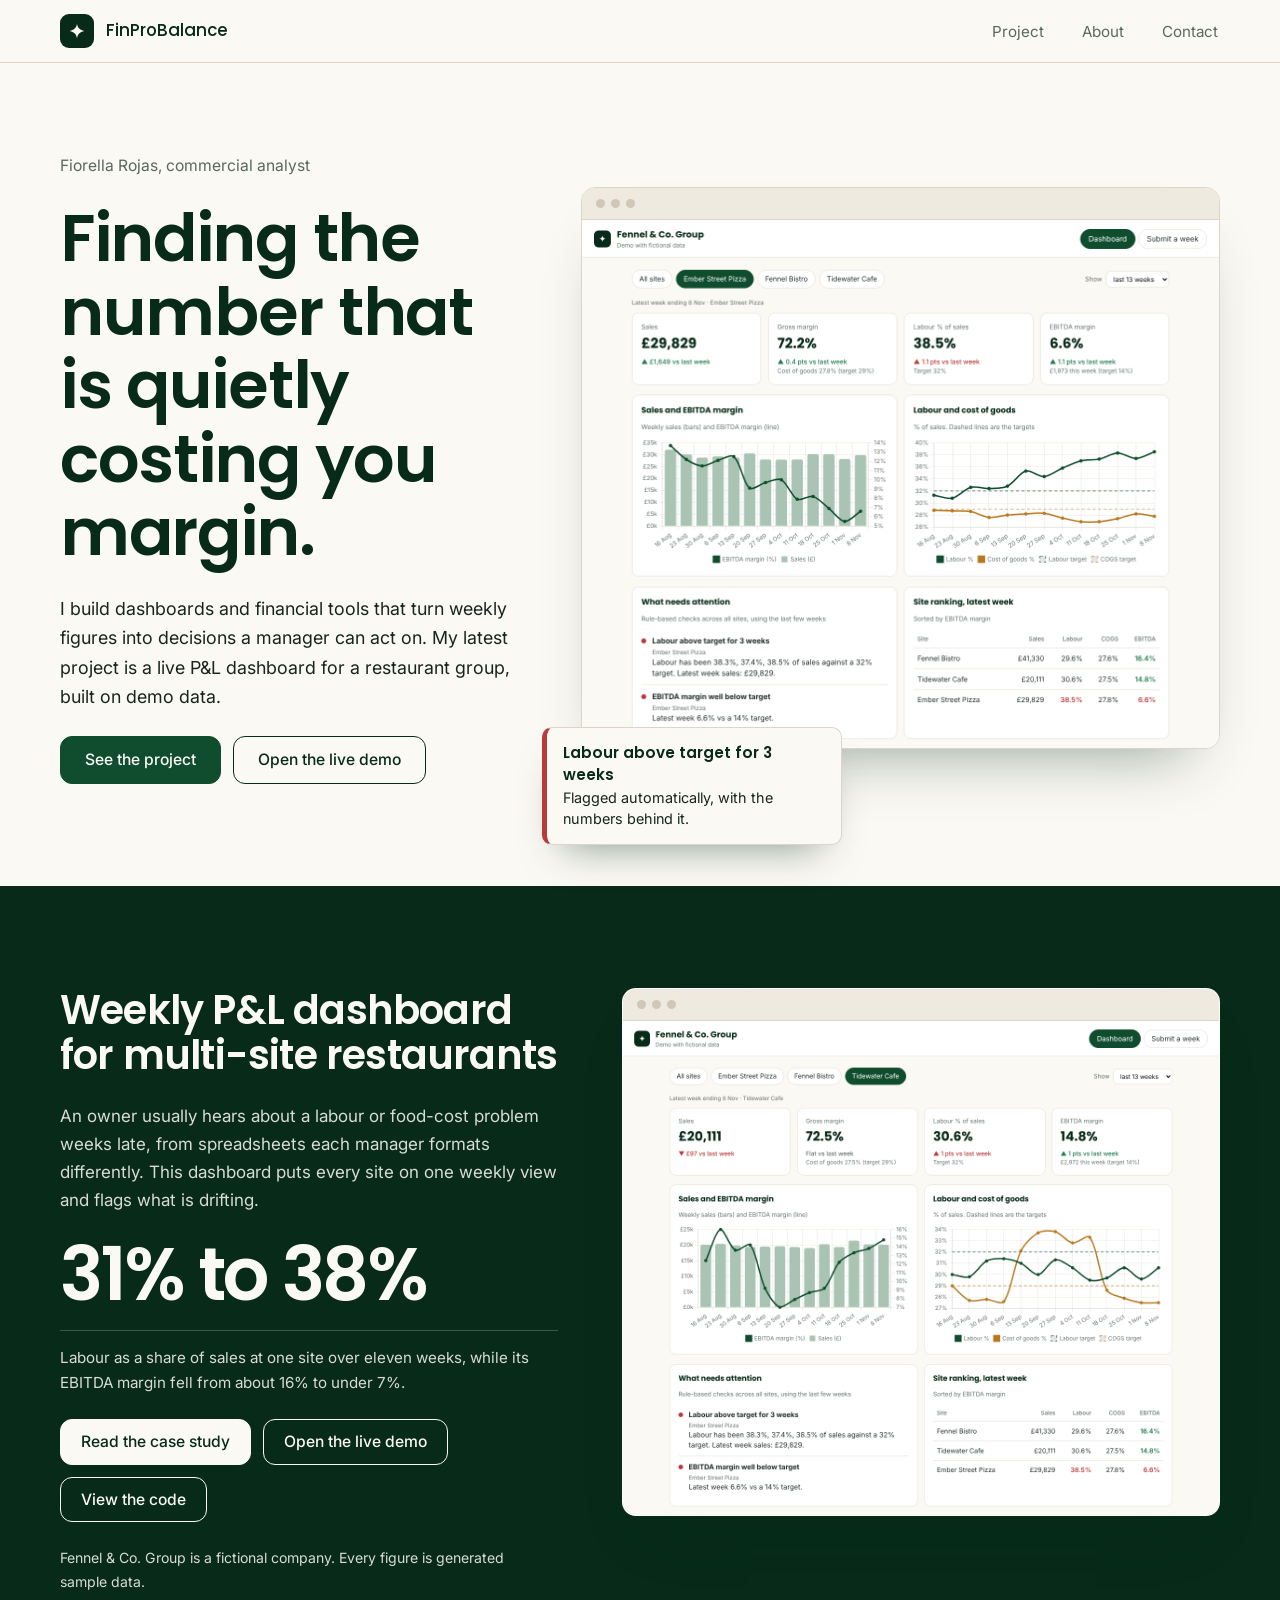
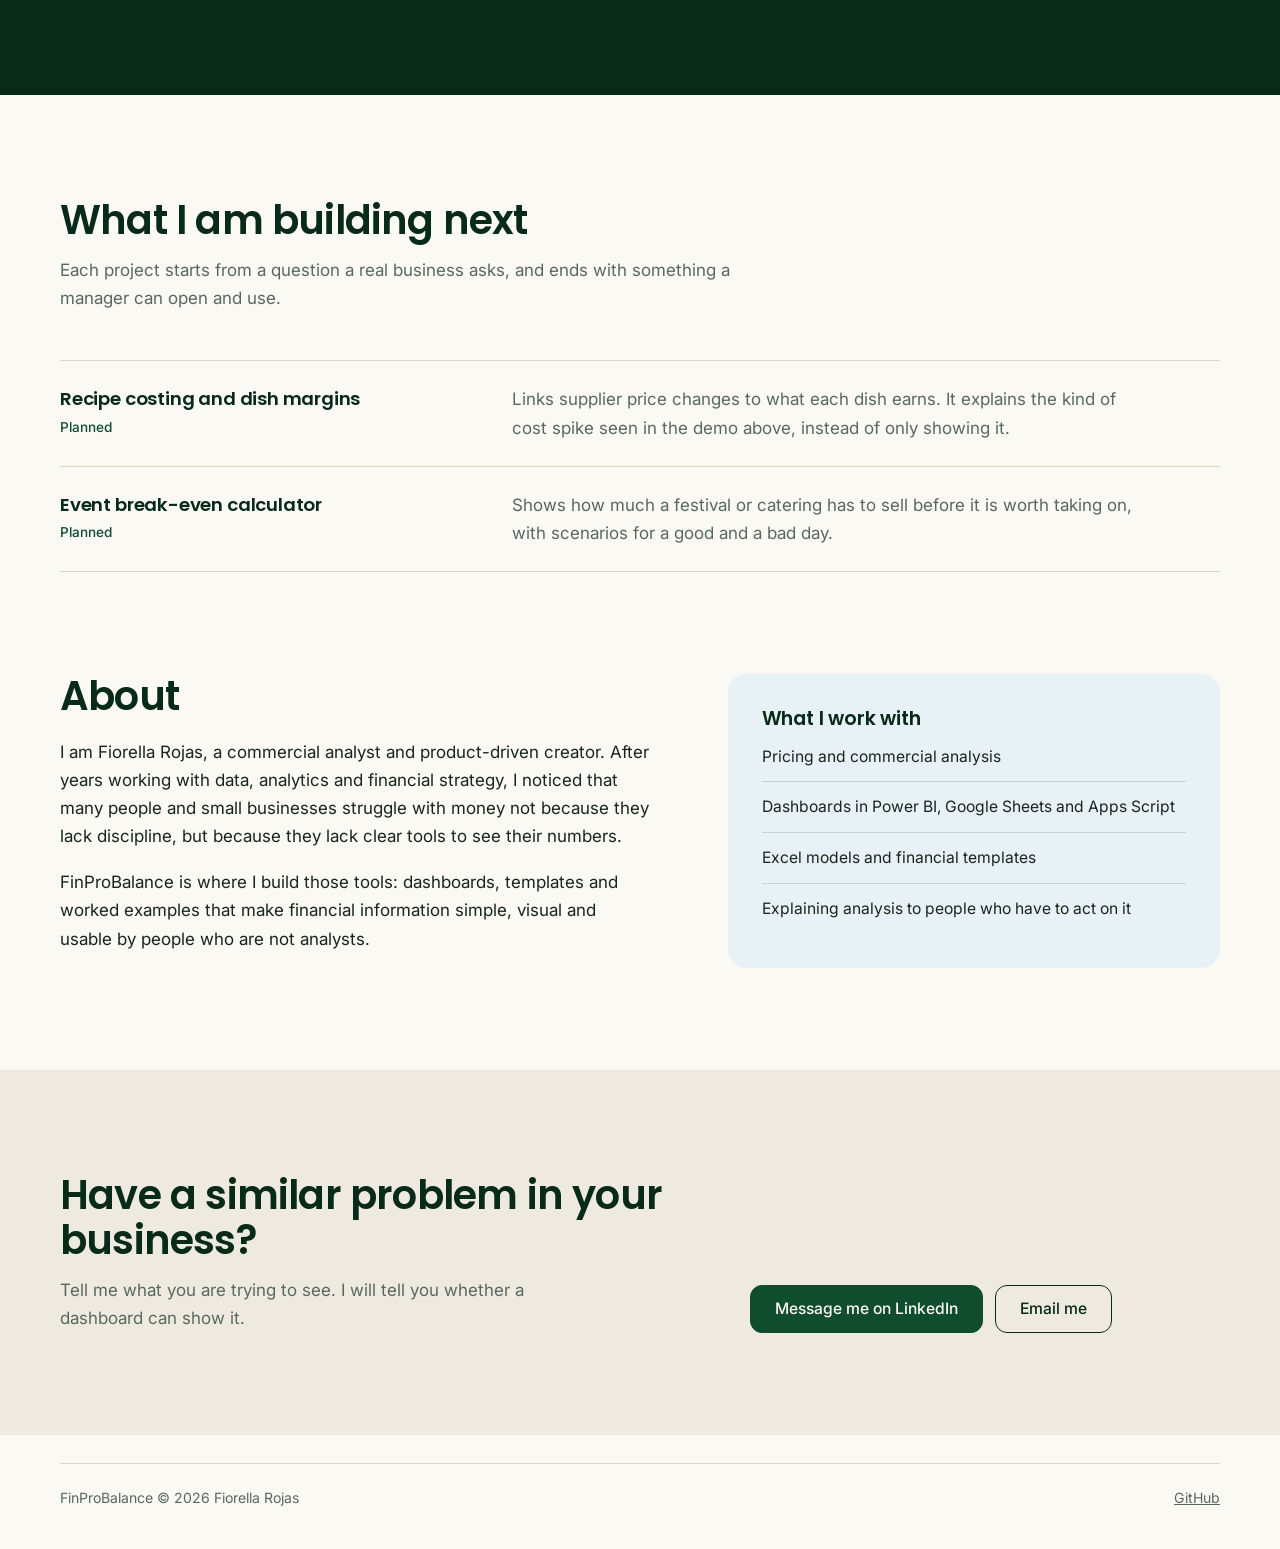
==== index.html @ c5aebb42 "Add files via upload" ====
<!DOCTYPE html>
<html lang="en">
<head>
  <meta charset="utf-8">
  <meta name="viewport" content="width=device-width, initial-scale=1">
  <title>Fiorella Rojas | FinProBalance</title>
  <meta name="description" content="Fiorella Rojas is a commercial analyst who builds dashboards and financial tools that turn weekly figures into decisions. Portfolio with a live demo.">
  <meta property="og:title" content="Fiorella Rojas | FinProBalance">
  <meta property="og:description" content="Dashboards and financial tools that turn weekly figures into decisions. Live demo and open code.">
  <meta property="og:type" content="website">
  <meta property="og:image" content="assets/overview.png">
  <link rel="icon" href="data:image/svg+xml,%3Csvg xmlns='http://www.w3.org/2000/svg' viewBox='0 0 32 32'%3E%3Crect width='32' height='32' rx='8' fill='%23072a19'/%3E%3Cpath d='M16 5c.9 6.2 4.8 10.1 11 11-6.2.9-10.1 4.8-11 11-.9-6.2-4.8-10.1-11-11 6.2-.9 10.1-4.8 11-11z' fill='%23fbf9f4'/%3E%3C/svg%3E">
  <link rel="preconnect" href="https://fonts.googleapis.com">
  <link rel="preconnect" href="https://fonts.gstatic.com" crossorigin>
  <link href="https://fonts.googleapis.com/css2?family=Inter:wght@400;500&family=Poppins:wght@500;600&display=swap" rel="stylesheet">
  <link rel="stylesheet" href="styles.css">
</head>
<body>
  <a class="skip" href="#main">Skip to content</a>

  <header class="nav">
    <div class="wrap nav-inner">
      <a class="brand" href="index.html">
        <span class="brand-mark" aria-hidden="true"><svg viewBox="0 0 32 32"><path d="M16 3c1 7 5 11 13 13-8 2-12 6-13 13-1-7-5-11-13-13 8-2 12-6 13-13z"/></svg></span>
        FinProBalance
      </a>
      <nav aria-label="Main">
        <ul>
          <li><a href="#project">Project</a></li>
          <li><a href="#about">About</a></li>
          <li><a href="#contact">Contact</a></li>
        </ul>
      </nav>
    </div>
  </header>

  <main id="main">
    <!-- HERO -->
    <section class="hero">
      <div class="wrap hero-grid">
        <div class="hero-text">
          <p class="who">Fiorella Rojas, commercial analyst</p>
          <h1>Finding the number that is quietly costing you margin.</h1>
          <p class="lede">I build dashboards and financial tools that turn weekly figures into decisions a manager can act on. My latest project is a live P&amp;L dashboard for a restaurant group, built on demo data.</p>
          <div class="actions">
            <a class="btn" href="#project">See the project</a>
            <a class="btn ghost" href="https://script.google.com/macros/s/AKfycbyMzc75dI4BYynJJ15PxKmyhxITidL7y9AXTfSFqJVM9LGJr3X8PoR0-Zb_wiZFMH_8AQ/exec" target="_blank" rel="noopener">Open the live demo</a>
          </div>
        </div>

        <figure class="hero-shot">
          <div class="frame">
            <div class="frame-bar" aria-hidden="true"><i></i><i></i><i></i></div>
            <img src="assets/ember-street.png" width="1280" height="1060" alt="Dashboard view for one restaurant site, with labour cost above target and falling EBITDA margin.">
          </div>
          <figcaption class="flag">
            <b>Labour above target for 3 weeks</b>
            Flagged automatically, with the numbers behind it.
          </figcaption>
        </figure>
      </div>
    </section>

    <!-- FEATURED PROJECT -->
    <section class="band on-dark" id="project" aria-labelledby="project-title">
      <div class="wrap band-grid">
        <div class="band-text">
          <h2 id="project-title">Weekly P&amp;L dashboard for multi-site restaurants</h2>
          <p>An owner usually hears about a labour or food-cost problem weeks late, from spreadsheets each manager formats differently. This dashboard puts every site on one weekly view and flags what is drifting.</p>
          <div>
            <div class="stat" aria-label="31% to 38%">31% to 38%</div>
            <p class="stat-note">Labour as a share of sales at one site over eleven weeks, while its EBITDA margin fell from about 16% to under 7%.</p>
          </div>
          <div class="actions">
            <a class="btn" href="project-pnl-dashboard.html">Read the case study</a>
            <a class="btn ghost" href="https://script.google.com/macros/s/AKfycbyMzc75dI4BYynJJ15PxKmyhxITidL7y9AXTfSFqJVM9LGJr3X8PoR0-Zb_wiZFMH_8AQ/exec" target="_blank" rel="noopener">Open the live demo</a>
            <a class="btn ghost" href="https://github.com/FiorellaEmperatriz/restaurant-pnl-dashboard" target="_blank" rel="noopener">View the code</a>
          </div>
          <p class="fine">Fennel &amp; Co. Group is a fictional company. Every figure is generated sample data.</p>
        </div>

        <div class="band-shots">
          <div class="frame">
            <div class="frame-bar" aria-hidden="true"><i></i><i></i><i></i></div>
            <img src="assets/tidewater.png" width="1280" height="1060" loading="lazy" alt="Dashboard view of a café site showing a five-week spike in cost of goods that cut its margin roughly in half.">
          </div>
        </div>
      </div>
    </section>

    <!-- NEXT -->
    <section class="section" aria-labelledby="next-title">
      <div class="wrap">
        <div class="section-head">
          <h2 id="next-title">What I am building next</h2>
          <p>Each project starts from a question a real business asks, and ends with something a manager can open and use.</p>
        </div>
        <ul class="rows">
          <li>
            <div><h3>Recipe costing and dish margins</h3><span class="tag">Planned</span></div>
            <p>Links supplier price changes to what each dish earns. It explains the kind of cost spike seen in the demo above, instead of only showing it.</p>
          </li>
          <li>
            <div><h3>Event break-even calculator</h3><span class="tag">Planned</span></div>
            <p>Shows how much a festival or catering has to sell before it is worth taking on, with scenarios for a good and a bad day.</p>
          </li>
        </ul>
      </div>
    </section>

    <!-- ABOUT -->
    <section class="section" id="about" aria-labelledby="about-title" style="padding-top:0">
      <div class="wrap about-grid">
        <div class="prose">
          <h2 id="about-title">About</h2>
          <p>I am Fiorella Rojas, a commercial analyst and product-driven creator. After years working with data, analytics and financial strategy, I noticed that many people and small businesses struggle with money not because they lack discipline, but because they lack clear tools to see their numbers.</p>
          <p>FinProBalance is where I build those tools: dashboards, templates and worked examples that make financial information simple, visual and usable by people who are not analysts.</p>
        </div>
        <aside class="about-aside" aria-labelledby="skills-title">
          <h3 id="skills-title">What I work with</h3>
          <ul>
            <li>Pricing and commercial analysis</li>
            <li>Dashboards in Power BI, Google Sheets and Apps Script</li>
            <li>Excel models and financial templates</li>
            <li>Explaining analysis to people who have to act on it</li>
          </ul>
        </aside>
      </div>
    </section>

    <!-- CONTACT -->
    <section class="section contact" id="contact" aria-labelledby="contact-title">
      <div class="wrap contact-inner">
        <div>
          <h2 id="contact-title">Have a similar problem in your business?</h2>
          <p>Tell me what you are trying to see. I will tell you whether a dashboard can show it.</p>
        </div>
        <div class="actions">
          <!-- TODO: replace both links below with your own before publishing -->
          <a class="btn" href="https://www.linkedin.com/in/YOUR-LINKEDIN-NAME" target="_blank" rel="noopener">Message me on LinkedIn</a>
          <a class="btn ghost" href="mailto:YOUR-EMAIL@example.com">Email me</a>
        </div>
      </div>
    </section>
  </main>

  <footer class="foot">
    <div class="wrap foot-inner">
      <span>FinProBalance &copy; 2026 Fiorella Rojas</span>
      <a href="https://github.com/FiorellaEmperatriz" target="_blank" rel="noopener">GitHub</a>
    </div>
  </footer>
</body>
</html>
---- styles.css ----
/* FinProBalance portfolio. Palette and type follow the brand: forest green, cream, Poppins + Inter. */

:root {
  --forest: #0f4d2e;
  --forest-deep: #072a19;
  --cream: #fbf9f4;
  --sand: #efeae0;
  --mist: #e8f1f6;
  --ink: #17251e;
  --muted: #586861;
  --rule: #ddd6c8;
  --rule-on-dark: rgba(251, 249, 244, 0.22);
  --flag: #b83b3b;
  --measure: 62ch;
  --gutter: clamp(20px, 5vw, 56px);
}

* { box-sizing: border-box; }
html { scroll-behavior: smooth; }

body {
  margin: 0;
  background: var(--cream);
  color: var(--ink);
  font-family: 'Inter', system-ui, -apple-system, 'Segoe UI', sans-serif;
  font-size: 17px;
  line-height: 1.65;
  -webkit-font-smoothing: antialiased;
}

img { max-width: 100%; height: auto; display: block; }
a { color: inherit; }

h1, h2, h3 {
  font-family: 'Poppins', 'Inter', sans-serif;
  font-weight: 600;
  color: var(--forest-deep);
  line-height: 1.12;
  letter-spacing: -0.02em;
  margin: 0;
}
h1 { font-size: clamp(2.4rem, 5.4vw, 4.1rem); }
h2 { font-size: clamp(1.7rem, 3.2vw, 2.5rem); }
h3 { font-size: 1.2rem; letter-spacing: -0.01em; }
p { margin: 0; }

:focus-visible { outline: 3px solid var(--forest); outline-offset: 3px; border-radius: 4px; }
.on-dark :focus-visible { outline-color: var(--cream); }

.skip {
  position: absolute; left: -999px; top: 8px;
  background: var(--forest); color: var(--cream); padding: 10px 16px; border-radius: 8px; z-index: 50;
}
.skip:focus { left: 8px; }

.wrap { width: min(1160px, 100% - 2 * var(--gutter)); margin-inline: auto; }

/* ------------------------------------------------------------- nav -- */
.nav {
  position: sticky; top: 0; z-index: 20;
  background: rgba(251, 249, 244, 0.92);
  backdrop-filter: blur(10px);
  border-bottom: 1px solid var(--rule);
}
.nav-inner { display: flex; align-items: center; justify-content: space-between; gap: 16px; padding: 14px 0; }
.brand { display: flex; align-items: center; gap: 12px; text-decoration: none; font-family: 'Poppins', sans-serif; font-weight: 500; font-size: 1.05rem; color: var(--forest-deep); }
.brand-mark { width: 34px; height: 34px; border-radius: 9px; background: var(--forest-deep); display: grid; place-items: center; }
.brand-mark svg { width: 18px; height: 18px; fill: var(--cream); }
.nav ul { list-style: none; display: flex; gap: clamp(14px, 3vw, 34px); margin: 0; padding: 0; }
.nav ul a { text-decoration: none; font-size: 0.95rem; color: var(--muted); padding: 6px 2px; border-bottom: 2px solid transparent; transition: color .15s, border-color .15s; }
.nav ul a:hover, .nav ul a[aria-current="page"] { color: var(--forest-deep); border-color: var(--forest); }

/* --------------------------------------------------------- buttons -- */
.btn {
  display: inline-block; text-decoration: none; cursor: pointer;
  font: 500 0.98rem/1 'Inter', sans-serif;
  padding: 15px 24px; border-radius: 12px;
  background: var(--forest); color: var(--cream);
  border: 1.5px solid var(--forest);
  transition: background .15s, color .15s, border-color .15s;
}
.btn:hover { background: var(--forest-deep); border-color: var(--forest-deep); }
.btn.ghost { background: transparent; color: var(--forest-deep); border-color: var(--forest-deep); }
.btn.ghost:hover { background: var(--forest-deep); color: var(--cream); }
.on-dark .btn { background: var(--cream); color: var(--forest-deep); border-color: var(--cream); }
.on-dark .btn:hover { background: var(--mist); border-color: var(--mist); }
.on-dark .btn.ghost { background: transparent; color: var(--cream); border-color: var(--cream); }
.on-dark .btn.ghost:hover { background: var(--cream); color: var(--forest-deep); }
.actions { display: flex; flex-wrap: wrap; gap: 12px; }

/* ----------------------------------------------------- browser frame -- */
.frame {
  background: #fff; border: 1px solid var(--rule); border-radius: 14px; overflow: hidden;
  box-shadow: 0 34px 60px -34px rgba(7, 42, 25, 0.45);
}
.frame-bar { display: flex; gap: 6px; padding: 11px 14px; background: var(--sand); border-bottom: 1px solid var(--rule); }
.frame-bar i { width: 9px; height: 9px; border-radius: 50%; background: #cfc8b8; display: block; }

/* ------------------------------------------------------------ hero -- */
.hero { padding: clamp(40px, 7vw, 96px) 0 clamp(56px, 8vw, 110px); }
.hero-grid { display: grid; grid-template-columns: minmax(0, 5fr) minmax(0, 7fr); gap: clamp(32px, 5vw, 72px); align-items: center; }
.hero-text > * + * { margin-top: 24px; }
.who { color: var(--muted); font-size: 0.98rem; }
.lede { font-size: 1.12rem; color: var(--ink); max-width: 46ch; }
.hero-shot { position: relative; margin: 0; }
.flag {
  position: absolute; left: -6%; bottom: -17%;
  width: min(300px, 78%);
  background: var(--cream); border: 1px solid var(--rule); border-left: 5px solid var(--flag);
  border-radius: 10px; padding: 14px 16px;
  box-shadow: 0 22px 40px -22px rgba(7, 42, 25, 0.5);
  font-size: 0.9rem; line-height: 1.45;
  animation: flag-in .7s .5s cubic-bezier(.2, .7, .2, 1) both;
}
.flag b { display: block; font-family: 'Poppins', sans-serif; font-weight: 600; color: var(--forest-deep); font-size: 0.95rem; margin-bottom: 2px; }
@keyframes flag-in { from { opacity: 0; transform: translateY(14px); } to { opacity: 1; transform: none; } }

/* ---------------------------------------------------- featured band -- */
.band { background: var(--forest-deep); color: var(--cream); padding: clamp(56px, 8vw, 110px) 0; }
.band h2, .band h3 { color: var(--cream); }
.band-grid { display: grid; grid-template-columns: minmax(0, 5fr) minmax(0, 6fr); gap: clamp(32px, 5vw, 72px); align-items: start; }
.band-text > * + * { margin-top: 24px; }
.band-text p { color: rgba(251, 249, 244, 0.86); max-width: 52ch; }
.stat { font-family: 'Poppins', sans-serif; font-weight: 600; font-size: clamp(2.6rem, 6.4vw, 4.6rem); line-height: 1; letter-spacing: -0.04em; color: var(--cream); white-space: nowrap; }
.stat-note { border-top: 1px solid var(--rule-on-dark); padding-top: 14px; margin-top: 18px; font-size: 0.95rem; }
.band-shots .frame { border-color: transparent; }
.band .btn { padding: 14px 20px; }
.fine { font-size: 0.88rem; color: rgba(251, 249, 244, 0.7); }

/* --------------------------------------------------------- sections -- */
.section { padding: clamp(56px, 8vw, 104px) 0; }
.section-head { max-width: var(--measure); margin-bottom: clamp(28px, 4vw, 48px); }
.section-head p { margin-top: 14px; color: var(--muted); }

.rows { list-style: none; margin: 0; padding: 0; border-top: 1px solid var(--rule); }
.rows li { display: grid; grid-template-columns: minmax(0, 4fr) minmax(0, 7fr); gap: clamp(12px, 4vw, 48px); padding: 24px 0; border-bottom: 1px solid var(--rule); align-items: baseline; }
.rows h3 { font-size: 1.15rem; }
.rows p { color: var(--muted); max-width: 58ch; }
.rows .tag { display: inline-block; margin-top: 6px; font-size: 0.85rem; color: var(--forest); font-weight: 500; }

.about-grid { display: grid; grid-template-columns: minmax(0, 6fr) minmax(0, 5fr); gap: clamp(32px, 6vw, 88px); align-items: start; }
.prose > * + * { margin-top: 1.1em; }
.prose { max-width: var(--measure); }
.about-aside { background: var(--mist); border-radius: 18px; padding: clamp(22px, 3vw, 34px); }
.about-aside h3 { margin-bottom: 14px; }
.about-aside ul { list-style: none; margin: 0; padding: 0; }
.about-aside li { padding: 12px 0; border-top: 1px solid rgba(15, 77, 46, 0.18); font-size: 0.98rem; }
.about-aside li:first-child { border-top: 0; padding-top: 0; }

.contact { background: var(--sand); }
.contact-inner { display: grid; grid-template-columns: minmax(0, 7fr) minmax(0, 5fr); gap: 32px; align-items: end; }
.contact p { color: var(--muted); margin-top: 14px; max-width: 48ch; }
.contact .actions { justify-content: flex-start; }

.foot { padding: 28px 0 40px; font-size: 0.88rem; color: var(--muted); }
.foot-inner { display: flex; flex-wrap: wrap; justify-content: space-between; gap: 8px 24px; border-top: 1px solid var(--rule); padding-top: 22px; }

/* ----------------------------------------------------- case study page -- */
.cs-hero { padding: clamp(40px, 7vw, 88px) 0 clamp(36px, 5vw, 64px); }
.cs-hero .wrap > * + * { margin-top: 22px; }
.cs-hero h1 { max-width: 18ch; }
.cs-hero .lede { max-width: 56ch; }
.back { display: inline-block; font-size: 0.95rem; color: var(--muted); text-decoration: none; margin-bottom: 8px; }
.back:hover { color: var(--forest-deep); text-decoration: underline; }
.cs-shot { margin: 0 0 clamp(40px, 6vw, 72px); }
.cs-section { padding: clamp(32px, 5vw, 56px) 0; border-top: 1px solid var(--rule); }
.cs-grid { display: grid; grid-template-columns: minmax(0, 4fr) minmax(0, 8fr); gap: clamp(16px, 5vw, 64px); }
.cs-grid > h2 { font-size: clamp(1.4rem, 2.4vw, 1.8rem); }
.cs-body > * + * { margin-top: 1.1em; }
.cs-body { max-width: var(--measure); }
.cs-body ul { padding-left: 1.2em; }
.cs-body li + li { margin-top: 0.6em; }
.cs-body li::marker { color: var(--forest); }
.pair { display: grid; grid-template-columns: repeat(2, minmax(0, 1fr)); gap: 20px; margin-top: 28px; max-width: none; }
.pair figcaption { font-size: 0.9rem; color: var(--muted); margin-top: 10px; }
.pair figure { margin: 0; }
.phone-shot { margin: 28px 0 0; max-width: 230px; }
.phone-shot img { border-radius: 18px; border: 1px solid var(--rule); box-shadow: 0 24px 44px -26px rgba(7, 42, 25, 0.5); }
.phone-shot figcaption { font-size: 0.9rem; color: var(--muted); margin-top: 10px; }
.chips { display: flex; flex-wrap: wrap; gap: 8px; list-style: none; padding: 0 !important; margin: 0; }
.chips li { background: var(--mist); color: var(--forest-deep); padding: 7px 14px; border-radius: 999px; font-size: 0.92rem; margin: 0 !important; }

/* ----------------------------------------------------------- mobile -- */
@media (max-width: 860px) {
  .hero-grid, .band-grid, .about-grid, .contact-inner, .cs-grid { grid-template-columns: minmax(0, 1fr); }
  .rows li { grid-template-columns: minmax(0, 1fr); gap: 6px; }
  .flag { position: static; width: 100%; margin-top: 14px; }
  .pair { grid-template-columns: minmax(0, 1fr); }
  .flag { margin-top: 14px; }
}

@media (max-width: 480px) {
  .nav-inner { gap: 10px; }
  .brand { font-size: 0.98rem; gap: 9px; }
  .nav ul { gap: 12px; }
  .nav ul a { font-size: 0.88rem; }
}

@media (prefers-reduced-motion: reduce) {
  html { scroll-behavior: auto; }
  .flag { animation: none; }
  .btn, .nav ul a { transition: none; }
}
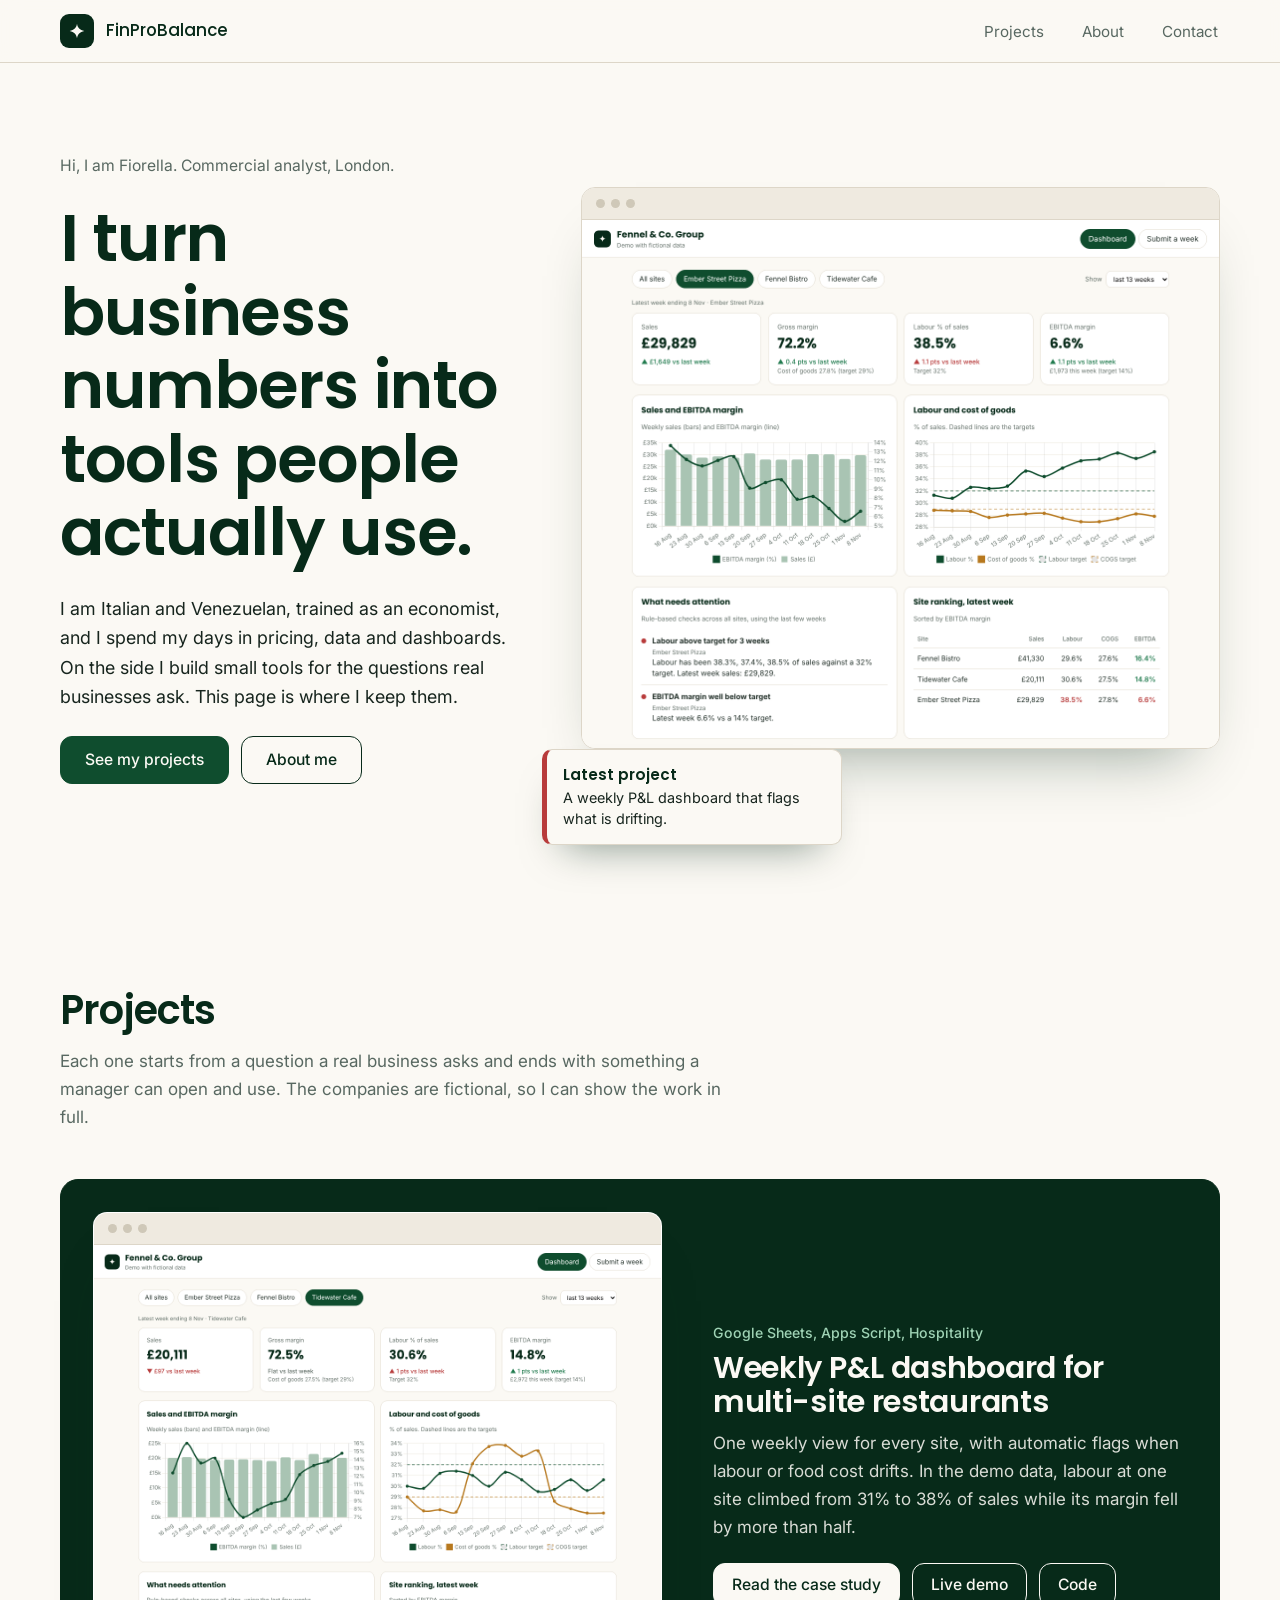
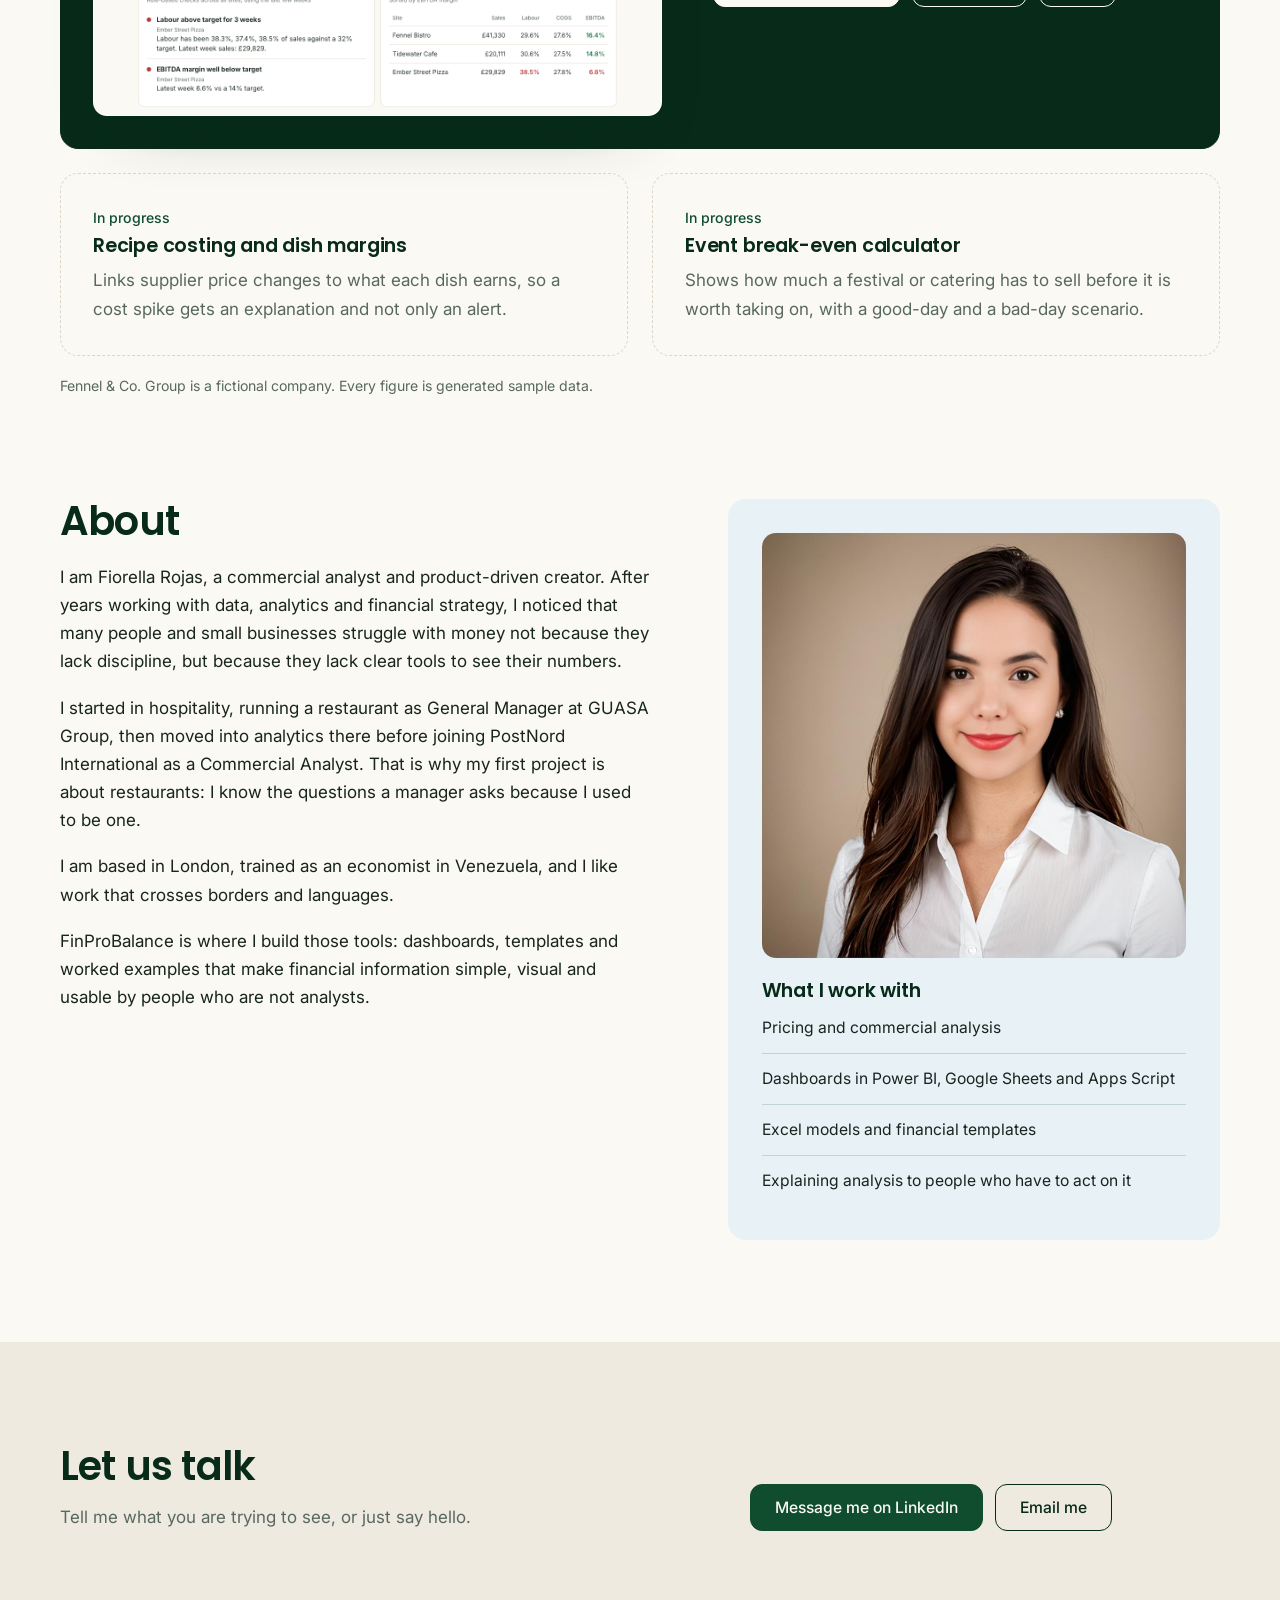
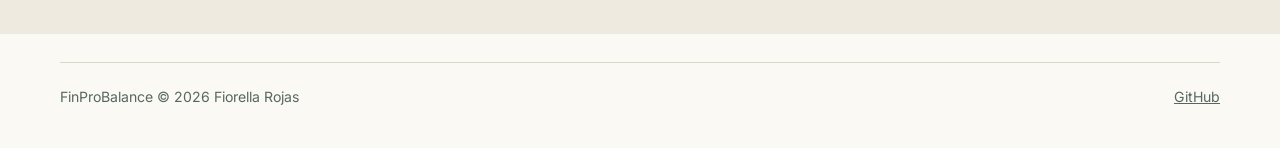
==== commit 0a539e84: "Add files via upload" ====
--- a/index.html
+++ b/index.html
@@ -26,7 +26,7 @@
       </a>
       <nav aria-label="Main">
         <ul>
-          <li><a href="#project">Project</a></li>
+          <li><a href="#projects">Projects</a></li>
           <li><a href="#about">About</a></li>
           <li><a href="#contact">Contact</a></li>
         </ul>
@@ -39,12 +39,12 @@
     <section class="hero">
       <div class="wrap hero-grid">
         <div class="hero-text">
-          <p class="who">Fiorella Rojas, commercial analyst</p>
-          <h1>Finding the number that is quietly costing you margin.</h1>
-          <p class="lede">I build dashboards and financial tools that turn weekly figures into decisions a manager can act on. My latest project is a live P&amp;L dashboard for a restaurant group, built on demo data.</p>
+          <p class="who">Hi, I am Fiorella. Commercial analyst, London.</p>
+          <h1>I turn business numbers into tools people actually use.</h1>
+          <p class="lede">I am Italian and Venezuelan, trained as an economist, and I spend my days in pricing, data and dashboards. On the side I build small tools for the questions real businesses ask. This page is where I keep them.</p>
           <div class="actions">
-            <a class="btn" href="#project">See the project</a>
-            <a class="btn ghost" href="https://script.google.com/macros/s/AKfycbyMzc75dI4BYynJJ15PxKmyhxITidL7y9AXTfSFqJVM9LGJr3X8PoR0-Zb_wiZFMH_8AQ/exec" target="_blank" rel="noopener">Open the live demo</a>
+            <a class="btn" href="#projects">See my projects</a>
+            <a class="btn ghost" href="#about">About me</a>
           </div>
         </div>
 
@@ -54,57 +54,56 @@
             <img src="assets/ember-street.png" width="1280" height="1060" alt="Dashboard view for one restaurant site, with labour cost above target and falling EBITDA margin.">
           </div>
           <figcaption class="flag">
-            <b>Labour above target for 3 weeks</b>
-            Flagged automatically, with the numbers behind it.
+            <b>Latest project</b>
+            A weekly P&amp;L dashboard that flags what is drifting.
           </figcaption>
         </figure>
       </div>
     </section>
 
-    <!-- FEATURED PROJECT -->
-    <section class="band on-dark" id="project" aria-labelledby="project-title">
-      <div class="wrap band-grid">
-        <div class="band-text">
-          <h2 id="project-title">Weekly P&amp;L dashboard for multi-site restaurants</h2>
-          <p>An owner usually hears about a labour or food-cost problem weeks late, from spreadsheets each manager formats differently. This dashboard puts every site on one weekly view and flags what is drifting.</p>
-          <div>
-            <div class="stat" aria-label="31% to 38%">31% to 38%</div>
-            <p class="stat-note">Labour as a share of sales at one site over eleven weeks, while its EBITDA margin fell from about 16% to under 7%.</p>
-          </div>
-          <div class="actions">
-            <a class="btn" href="project-pnl-dashboard.html">Read the case study</a>
-            <a class="btn ghost" href="https://script.google.com/macros/s/AKfycbyMzc75dI4BYynJJ15PxKmyhxITidL7y9AXTfSFqJVM9LGJr3X8PoR0-Zb_wiZFMH_8AQ/exec" target="_blank" rel="noopener">Open the live demo</a>
-            <a class="btn ghost" href="https://github.com/FiorellaEmperatriz/restaurant-pnl-dashboard" target="_blank" rel="noopener">View the code</a>
-          </div>
-          <p class="fine">Fennel &amp; Co. Group is a fictional company. Every figure is generated sample data.</p>
+    <!-- PROJECTS -->
+    <section class="section" id="projects" aria-labelledby="projects-title">
+      <div class="wrap">
+        <div class="section-head">
+          <h2 id="projects-title">Projects</h2>
+          <p>Each one starts from a question a real business asks and ends with something a manager can open and use. The companies are fictional, so I can show the work in full.</p>
         </div>
 
-        <div class="band-shots">
-          <div class="frame">
-            <div class="frame-bar" aria-hidden="true"><i></i><i></i><i></i></div>
-            <img src="assets/tidewater.png" width="1280" height="1060" loading="lazy" alt="Dashboard view of a café site showing a five-week spike in cost of goods that cut its margin roughly in half.">
-          </div>
+        <div class="projects">
+          <!-- PROJECT CARD: copy this whole <article> block to add a new project -->
+          <article class="card card-lead">
+            <div class="card-shot">
+              <div class="frame">
+                <div class="frame-bar" aria-hidden="true"><i></i><i></i><i></i></div>
+                <img src="assets/tidewater.png" width="1280" height="1060" loading="lazy" alt="Dashboard view of a café site showing a five-week spike in cost of goods.">
+              </div>
+            </div>
+            <div class="card-body">
+              <p class="tags">Google Sheets, Apps Script, Hospitality</p>
+              <h3>Weekly P&amp;L dashboard for multi-site restaurants</h3>
+              <p>One weekly view for every site, with automatic flags when labour or food cost drifts. In the demo data, labour at one site climbed from 31% to 38% of sales while its margin fell by more than half.</p>
+              <div class="actions">
+                <a class="btn" href="project-pnl-dashboard.html">Read the case study</a>
+                <a class="btn ghost" href="https://script.google.com/macros/s/AKfycbyMzc75dI4BYynJJ15PxKmyhxITidL7y9AXTfSFqJVM9LGJr3X8PoR0-Zb_wiZFMH_8AQ/exec" target="_blank" rel="noopener">Live demo</a>
+                <a class="btn ghost" href="https://github.com/FiorellaEmperatriz/restaurant-pnl-dashboard" target="_blank" rel="noopener">Code</a>
+              </div>
+            </div>
+          </article>
+          <!-- END PROJECT CARD -->
+
+          <article class="card card-soon">
+            <p class="tags">In progress</p>
+            <h3>Recipe costing and dish margins</h3>
+            <p>Links supplier price changes to what each dish earns, so a cost spike gets an explanation and not only an alert.</p>
+          </article>
+
+          <article class="card card-soon">
+            <p class="tags">In progress</p>
+            <h3>Event break-even calculator</h3>
+            <p>Shows how much a festival or catering has to sell before it is worth taking on, with a good-day and a bad-day scenario.</p>
+          </article>
         </div>
-      </div>
-    </section>
-
-    <!-- NEXT -->
-    <section class="section" aria-labelledby="next-title">
-      <div class="wrap">
-        <div class="section-head">
-          <h2 id="next-title">What I am building next</h2>
-          <p>Each project starts from a question a real business asks, and ends with something a manager can open and use.</p>
-        </div>
-        <ul class="rows">
-          <li>
-            <div><h3>Recipe costing and dish margins</h3><span class="tag">Planned</span></div>
-            <p>Links supplier price changes to what each dish earns. It explains the kind of cost spike seen in the demo above, instead of only showing it.</p>
-          </li>
-          <li>
-            <div><h3>Event break-even calculator</h3><span class="tag">Planned</span></div>
-            <p>Shows how much a festival or catering has to sell before it is worth taking on, with scenarios for a good and a bad day.</p>
-          </li>
-        </ul>
+        <p class="fine-dark">Fennel &amp; Co. Group is a fictional company. Every figure is generated sample data.</p>
       </div>
     </section>
 
@@ -114,9 +113,12 @@
         <div class="prose">
           <h2 id="about-title">About</h2>
           <p>I am Fiorella Rojas, a commercial analyst and product-driven creator. After years working with data, analytics and financial strategy, I noticed that many people and small businesses struggle with money not because they lack discipline, but because they lack clear tools to see their numbers.</p>
+          <p>I started in hospitality, running a restaurant as General Manager at GUASA Group, then moved into analytics there before joining PostNord International as a Commercial Analyst. That is why my first project is about restaurants: I know the questions a manager asks because I used to be one.</p>
+          <p>I am based in London, trained as an economist in Venezuela, and I like work that crosses borders and languages.</p>
           <p>FinProBalance is where I build those tools: dashboards, templates and worked examples that make financial information simple, visual and usable by people who are not analysts.</p>
         </div>
         <aside class="about-aside" aria-labelledby="skills-title">
+          <img class="portrait" src="assets/fiorella.jpg" width="720" height="720" alt="Portrait of Fiorella Rojas">
           <h3 id="skills-title">What I work with</h3>
           <ul>
             <li>Pricing and commercial analysis</li>
@@ -132,13 +134,12 @@
     <section class="section contact" id="contact" aria-labelledby="contact-title">
       <div class="wrap contact-inner">
         <div>
-          <h2 id="contact-title">Have a similar problem in your business?</h2>
-          <p>Tell me what you are trying to see. I will tell you whether a dashboard can show it.</p>
+          <h2 id="contact-title">Let us talk</h2>
+          <p>Tell me what you are trying to see, or just say hello.</p>
         </div>
         <div class="actions">
-          <!-- TODO: replace both links below with your own before publishing -->
-          <a class="btn" href="https://www.linkedin.com/in/YOUR-LINKEDIN-NAME" target="_blank" rel="noopener">Message me on LinkedIn</a>
-          <a class="btn ghost" href="mailto:YOUR-EMAIL@example.com">Email me</a>
+          <a class="btn" href="https://www.linkedin.com/in/fiorellarm" target="_blank" rel="noopener">Message me on LinkedIn</a>
+          <a class="btn ghost" href="mailto:fiorellaminardo@gmail.com">Email me</a>
         </div>
       </div>
     </section>
--- a/styles.css
+++ b/styles.css
@@ -126,6 +126,25 @@
 .band-shots .frame { border-color: transparent; }
 .band .btn { padding: 14px 20px; }
 .fine { font-size: 0.88rem; color: rgba(251, 249, 244, 0.7); }
+
+/* -------------------------------------------------------- project cards -- */
+.projects { display: grid; grid-template-columns: repeat(2, minmax(0, 1fr)); gap: 24px; }
+.card { border: 1px solid var(--rule); border-radius: 18px; padding: clamp(22px, 3vw, 32px); background: #fff; }
+.card h3 { margin: 6px 0 10px; }
+.card p { color: var(--muted); }
+.card .tags { font-size: 0.88rem; color: var(--forest); font-weight: 500; margin: 0; }
+.card-lead { grid-column: 1 / -1; display: grid; grid-template-columns: minmax(0, 6fr) minmax(0, 5fr); gap: clamp(24px, 4vw, 56px); align-items: center; background: var(--forest-deep); border-color: var(--forest-deep); }
+.card-lead h3 { color: var(--cream); font-size: clamp(1.4rem, 2.6vw, 1.9rem); }
+.card-lead p { color: rgba(251, 249, 244, 0.86); }
+.card-lead .tags { color: #9fd3b5; }
+.card-lead .actions { margin-top: 22px; }
+.card-lead .btn { background: var(--cream); color: var(--forest-deep); border-color: var(--cream); padding: 13px 18px; }
+.card-lead .btn.ghost { background: transparent; color: var(--cream); }
+.card-lead .btn.ghost:hover, .card-lead .btn:hover { background: var(--mist); color: var(--forest-deep); border-color: var(--mist); }
+.card-lead :focus-visible { outline-color: var(--cream); }
+.card-lead .frame { border-color: transparent; }
+.card-soon { background: transparent; border-style: dashed; }
+.fine-dark { font-size: 0.88rem; color: var(--muted); margin-top: 18px; }
 
 /* --------------------------------------------------------- sections -- */
 .section { padding: clamp(56px, 8vw, 104px) 0; }
@@ -182,6 +201,7 @@
 
 /* ----------------------------------------------------------- mobile -- */
 @media (max-width: 860px) {
+  .projects, .card-lead { grid-template-columns: minmax(0, 1fr); }
   .hero-grid, .band-grid, .about-grid, .contact-inner, .cs-grid { grid-template-columns: minmax(0, 1fr); }
   .rows li { grid-template-columns: minmax(0, 1fr); gap: 6px; }
   .flag { position: static; width: 100%; margin-top: 14px; }
@@ -201,3 +221,5 @@
   .flag { animation: none; }
   .btn, .nav ul a { transition: none; }
 }
+
+.portrait { width: 100%; aspect-ratio: 1 / 1; object-fit: cover; border-radius: 14px; margin-bottom: 22px; }
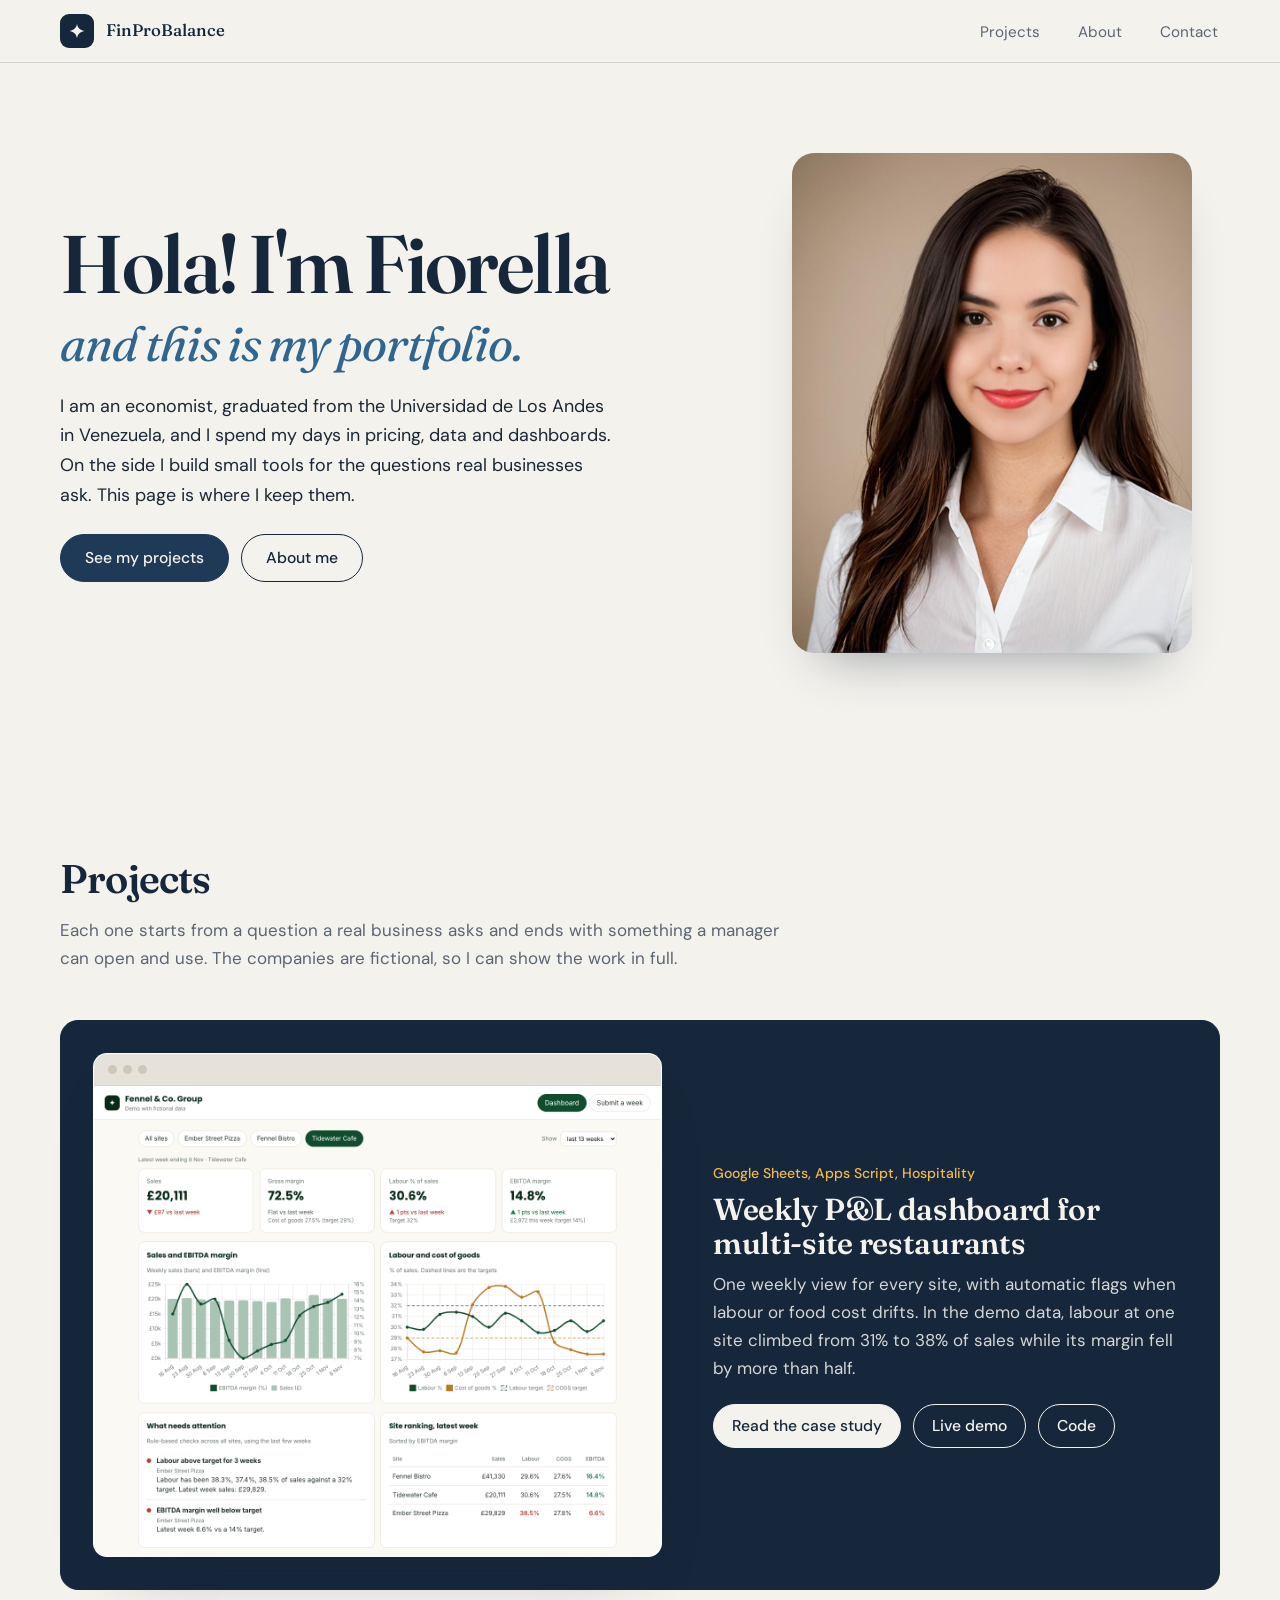
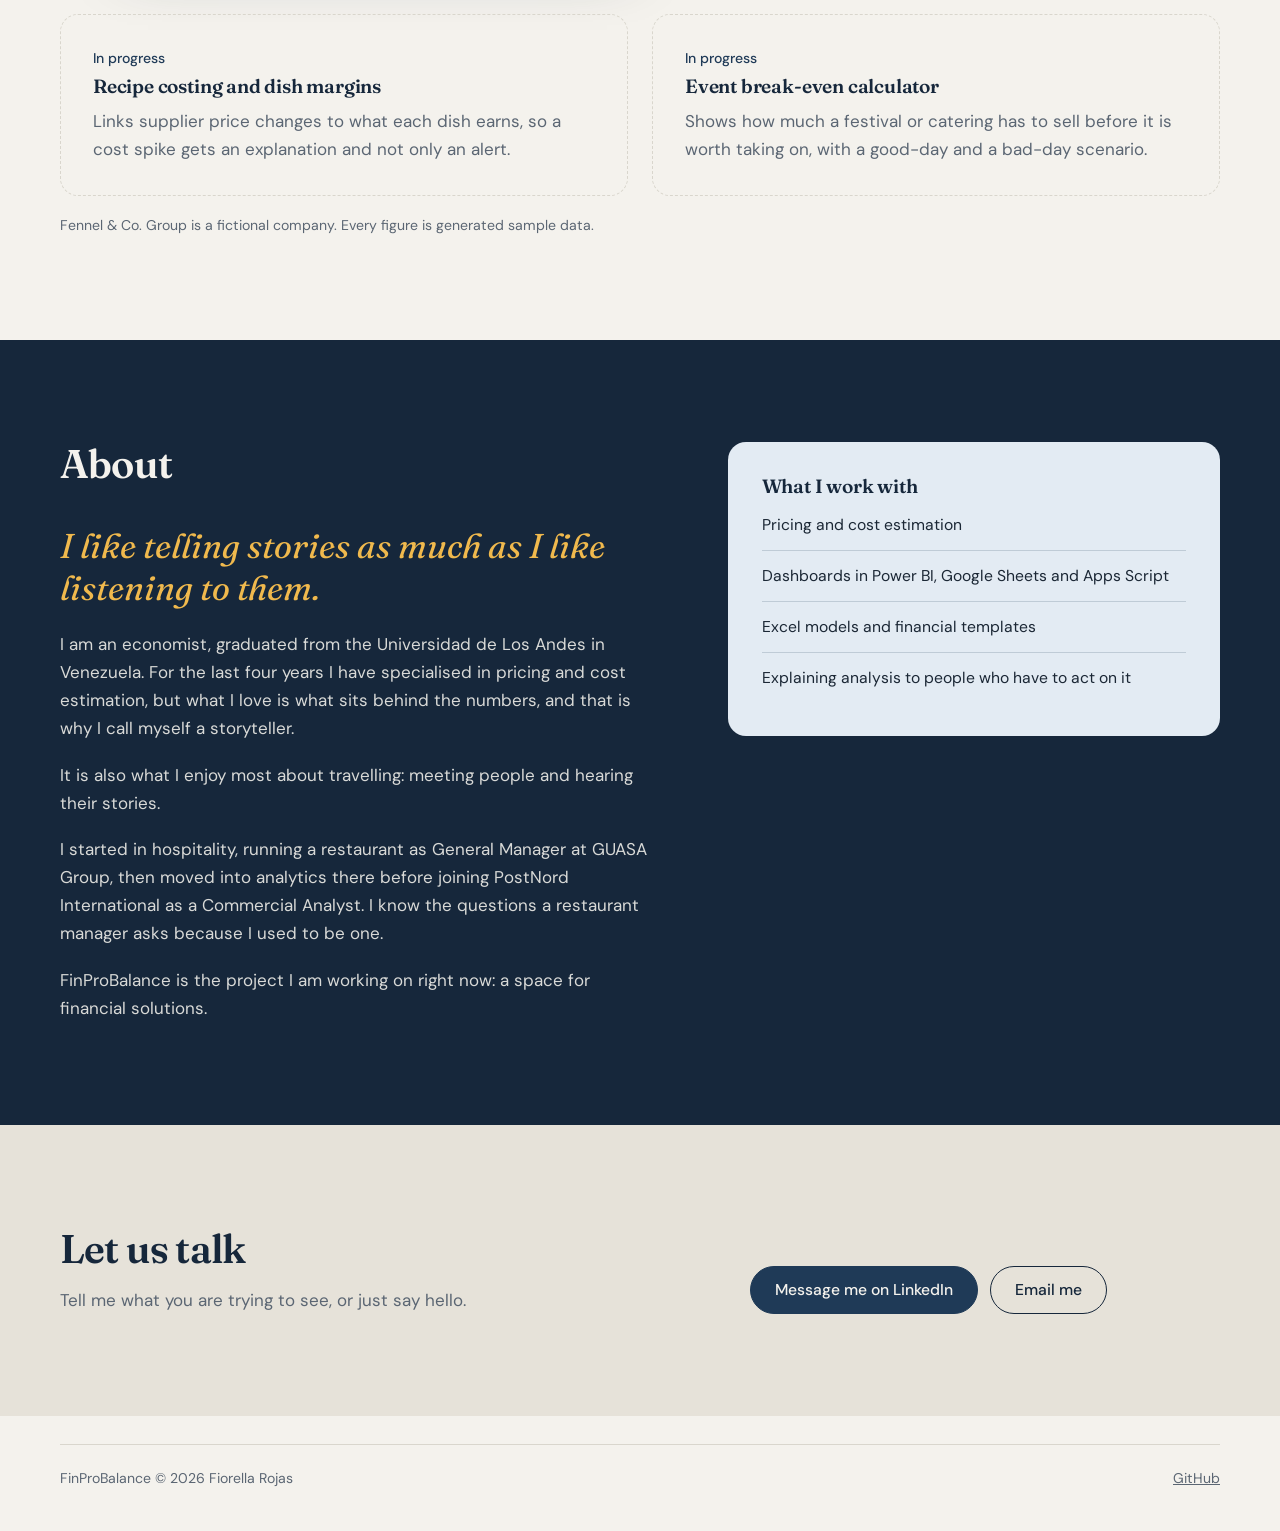
==== commit 4ca41482: "Add files via upload" ====
--- a/index.html
+++ b/index.html
@@ -9,10 +9,10 @@
   <meta property="og:description" content="Dashboards and financial tools that turn weekly figures into decisions. Live demo and open code.">
   <meta property="og:type" content="website">
   <meta property="og:image" content="assets/overview.png">
-  <link rel="icon" href="data:image/svg+xml,%3Csvg xmlns='http://www.w3.org/2000/svg' viewBox='0 0 32 32'%3E%3Crect width='32' height='32' rx='8' fill='%23072a19'/%3E%3Cpath d='M16 5c.9 6.2 4.8 10.1 11 11-6.2.9-10.1 4.8-11 11-.9-6.2-4.8-10.1-11-11 6.2-.9 10.1-4.8 11-11z' fill='%23fbf9f4'/%3E%3C/svg%3E">
+  <link rel="icon" href="data:image/svg+xml,%3Csvg xmlns='http://www.w3.org/2000/svg' viewBox='0 0 32 32'%3E%3Crect width='32' height='32' rx='8' fill='%2316273b'/%3E%3Cpath d='M16 5c.9 6.2 4.8 10.1 11 11-6.2.9-10.1 4.8-11 11-.9-6.2-4.8-10.1-11-11 6.2-.9 10.1-4.8 11-11z' fill='%23f4f2ed'/%3E%3C/svg%3E">
   <link rel="preconnect" href="https://fonts.googleapis.com">
   <link rel="preconnect" href="https://fonts.gstatic.com" crossorigin>
-  <link href="https://fonts.googleapis.com/css2?family=Inter:wght@400;500&family=Poppins:wght@500;600&display=swap" rel="stylesheet">
+  <link href="https://fonts.googleapis.com/css2?family=DM+Sans:wght@400;500&family=Fraunces:ital,opsz,wght@0,9..144,500;0,9..144,600;1,9..144,400&display=swap" rel="stylesheet">
   <link rel="stylesheet" href="styles.css">
 </head>
 <body>
@@ -39,24 +39,15 @@
     <section class="hero">
       <div class="wrap hero-grid">
         <div class="hero-text">
-          <p class="who">Hi, I am Fiorella. Commercial analyst, London.</p>
-          <h1>I turn business numbers into tools people actually use.</h1>
-          <p class="lede">I am Italian and Venezuelan, trained as an economist, and I spend my days in pricing, data and dashboards. On the side I build small tools for the questions real businesses ask. This page is where I keep them.</p>
+          <h1>Hola! I'm Fiorella<em>and this is my portfolio.</em></h1>
+          <p class="lede">I am an economist, graduated from the Universidad de Los Andes in Venezuela, and I spend my days in pricing, data and dashboards. On the side I build small tools for the questions real businesses ask. This page is where I keep them.</p>
           <div class="actions">
             <a class="btn" href="#projects">See my projects</a>
             <a class="btn ghost" href="#about">About me</a>
           </div>
         </div>
-
-        <figure class="hero-shot">
-          <div class="frame">
-            <div class="frame-bar" aria-hidden="true"><i></i><i></i><i></i></div>
-            <img src="assets/ember-street.png" width="1280" height="1060" alt="Dashboard view for one restaurant site, with labour cost above target and falling EBITDA margin.">
-          </div>
-          <figcaption class="flag">
-            <b>Latest project</b>
-            A weekly P&amp;L dashboard that flags what is drifting.
-          </figcaption>
+        <figure class="hero-photo">
+          <img src="assets/fiorella.jpg" width="720" height="720" alt="Portrait of Fiorella Rojas">
         </figure>
       </div>
     </section>
@@ -108,20 +99,20 @@
     </section>
 
     <!-- ABOUT -->
-    <section class="section" id="about" aria-labelledby="about-title" style="padding-top:0">
+    <section class="section about-band" id="about" aria-labelledby="about-title">
       <div class="wrap about-grid">
         <div class="prose">
           <h2 id="about-title">About</h2>
-          <p>I am Fiorella Rojas, a commercial analyst and product-driven creator. After years working with data, analytics and financial strategy, I noticed that many people and small businesses struggle with money not because they lack discipline, but because they lack clear tools to see their numbers.</p>
-          <p>I started in hospitality, running a restaurant as General Manager at GUASA Group, then moved into analytics there before joining PostNord International as a Commercial Analyst. That is why my first project is about restaurants: I know the questions a manager asks because I used to be one.</p>
-          <p>I am based in London, trained as an economist in Venezuela, and I like work that crosses borders and languages.</p>
-          <p>FinProBalance is where I build those tools: dashboards, templates and worked examples that make financial information simple, visual and usable by people who are not analysts.</p>
+          <p class="quote">I like telling stories as much as I like listening to them.</p>
+          <p>I am an economist, graduated from the Universidad de Los Andes in Venezuela. For the last four years I have specialised in pricing and cost estimation, but what I love is what sits behind the numbers, and that is why I call myself a storyteller.</p>
+          <p>It is also what I enjoy most about travelling: meeting people and hearing their stories.</p>
+          <p>I started in hospitality, running a restaurant as General Manager at GUASA Group, then moved into analytics there before joining PostNord International as a Commercial Analyst. I know the questions a restaurant manager asks because I used to be one.</p>
+          <p>FinProBalance is the project I am working on right now: a space for financial solutions.</p>
         </div>
         <aside class="about-aside" aria-labelledby="skills-title">
-          <img class="portrait" src="assets/fiorella.jpg" width="720" height="720" alt="Portrait of Fiorella Rojas">
           <h3 id="skills-title">What I work with</h3>
           <ul>
-            <li>Pricing and commercial analysis</li>
+            <li>Pricing and cost estimation</li>
             <li>Dashboards in Power BI, Google Sheets and Apps Script</li>
             <li>Excel models and financial templates</li>
             <li>Explaining analysis to people who have to act on it</li>
--- a/styles.css
+++ b/styles.css
@@ -1,16 +1,18 @@
-/* FinProBalance portfolio. Palette and type follow the brand: forest green, cream, Poppins + Inter. */
+/* Portfolio of Fiorella Rojas. Dusk blue, stone and golden hour, Fraunces + DM Sans. */
 
 :root {
-  --forest: #0f4d2e;
-  --forest-deep: #072a19;
-  --cream: #fbf9f4;
-  --sand: #efeae0;
-  --mist: #e8f1f6;
-  --ink: #17251e;
-  --muted: #586861;
-  --rule: #ddd6c8;
-  --rule-on-dark: rgba(251, 249, 244, 0.22);
+  --forest: #1f3a57;
+  --forest-deep: #16273b;
+  --cream: #f4f2ed;
+  --sand: #e6e2d9;
+  --mist: #e3ebf3;
+  --ink: #1b2735;
+  --muted: #5b6673;
+  --rule: #d9d6cd;
+  --rule-on-dark: rgba(244, 242, 237, 0.22);
   --flag: #b83b3b;
+  --sky: #2f6690;
+  --gold: #f0b94d;
   --measure: 62ch;
   --gutter: clamp(20px, 5vw, 56px);
 }
@@ -22,7 +24,7 @@
   margin: 0;
   background: var(--cream);
   color: var(--ink);
-  font-family: 'Inter', system-ui, -apple-system, 'Segoe UI', sans-serif;
+  font-family: 'DM Sans', system-ui, -apple-system, 'Segoe UI', sans-serif;
   font-size: 17px;
   line-height: 1.65;
   -webkit-font-smoothing: antialiased;
@@ -32,7 +34,7 @@
 a { color: inherit; }
 
 h1, h2, h3 {
-  font-family: 'Poppins', 'Inter', sans-serif;
+  font-family: 'Fraunces', Georgia, serif;
   font-weight: 600;
   color: var(--forest-deep);
   line-height: 1.12;
@@ -58,12 +60,12 @@
 /* ------------------------------------------------------------- nav -- */
 .nav {
   position: sticky; top: 0; z-index: 20;
-  background: rgba(251, 249, 244, 0.92);
+  background: rgba(244, 242, 237, 0.92);
   backdrop-filter: blur(10px);
   border-bottom: 1px solid var(--rule);
 }
 .nav-inner { display: flex; align-items: center; justify-content: space-between; gap: 16px; padding: 14px 0; }
-.brand { display: flex; align-items: center; gap: 12px; text-decoration: none; font-family: 'Poppins', sans-serif; font-weight: 500; font-size: 1.05rem; color: var(--forest-deep); }
+.brand { display: flex; align-items: center; gap: 12px; text-decoration: none; font-family: 'Fraunces', Georgia, serif; font-weight: 500; font-size: 1.05rem; color: var(--forest-deep); }
 .brand-mark { width: 34px; height: 34px; border-radius: 9px; background: var(--forest-deep); display: grid; place-items: center; }
 .brand-mark svg { width: 18px; height: 18px; fill: var(--cream); }
 .nav ul { list-style: none; display: flex; gap: clamp(14px, 3vw, 34px); margin: 0; padding: 0; }
@@ -73,7 +75,7 @@
 /* --------------------------------------------------------- buttons -- */
 .btn {
   display: inline-block; text-decoration: none; cursor: pointer;
-  font: 500 0.98rem/1 'Inter', sans-serif;
+  font: 500 0.98rem/1 'DM Sans', sans-serif;
   padding: 15px 24px; border-radius: 12px;
   background: var(--forest); color: var(--cream);
   border: 1.5px solid var(--forest);
@@ -91,7 +93,7 @@
 /* ----------------------------------------------------- browser frame -- */
 .frame {
   background: #fff; border: 1px solid var(--rule); border-radius: 14px; overflow: hidden;
-  box-shadow: 0 34px 60px -34px rgba(7, 42, 25, 0.45);
+  box-shadow: 0 34px 60px -34px rgba(22, 39, 59, 0.45);
 }
 .frame-bar { display: flex; gap: 6px; padding: 11px 14px; background: var(--sand); border-bottom: 1px solid var(--rule); }
 .frame-bar i { width: 9px; height: 9px; border-radius: 50%; background: #cfc8b8; display: block; }
@@ -108,11 +110,11 @@
   width: min(300px, 78%);
   background: var(--cream); border: 1px solid var(--rule); border-left: 5px solid var(--flag);
   border-radius: 10px; padding: 14px 16px;
-  box-shadow: 0 22px 40px -22px rgba(7, 42, 25, 0.5);
+  box-shadow: 0 22px 40px -22px rgba(22, 39, 59, 0.5);
   font-size: 0.9rem; line-height: 1.45;
   animation: flag-in .7s .5s cubic-bezier(.2, .7, .2, 1) both;
 }
-.flag b { display: block; font-family: 'Poppins', sans-serif; font-weight: 600; color: var(--forest-deep); font-size: 0.95rem; margin-bottom: 2px; }
+.flag b { display: block; font-family: 'Fraunces', Georgia, serif; font-weight: 600; color: var(--forest-deep); font-size: 0.95rem; margin-bottom: 2px; }
 @keyframes flag-in { from { opacity: 0; transform: translateY(14px); } to { opacity: 1; transform: none; } }
 
 /* ---------------------------------------------------- featured band -- */
@@ -120,12 +122,12 @@
 .band h2, .band h3 { color: var(--cream); }
 .band-grid { display: grid; grid-template-columns: minmax(0, 5fr) minmax(0, 6fr); gap: clamp(32px, 5vw, 72px); align-items: start; }
 .band-text > * + * { margin-top: 24px; }
-.band-text p { color: rgba(251, 249, 244, 0.86); max-width: 52ch; }
-.stat { font-family: 'Poppins', sans-serif; font-weight: 600; font-size: clamp(2.6rem, 6.4vw, 4.6rem); line-height: 1; letter-spacing: -0.04em; color: var(--cream); white-space: nowrap; }
+.band-text p { color: rgba(244, 242, 237, 0.86); max-width: 52ch; }
+.stat { font-family: 'Fraunces', Georgia, serif; font-weight: 600; font-size: clamp(2.6rem, 6.4vw, 4.6rem); line-height: 1; letter-spacing: -0.04em; color: var(--cream); white-space: nowrap; }
 .stat-note { border-top: 1px solid var(--rule-on-dark); padding-top: 14px; margin-top: 18px; font-size: 0.95rem; }
 .band-shots .frame { border-color: transparent; }
 .band .btn { padding: 14px 20px; }
-.fine { font-size: 0.88rem; color: rgba(251, 249, 244, 0.7); }
+.fine { font-size: 0.88rem; color: rgba(244, 242, 237, 0.7); }
 
 /* -------------------------------------------------------- project cards -- */
 .projects { display: grid; grid-template-columns: repeat(2, minmax(0, 1fr)); gap: 24px; }
@@ -135,8 +137,8 @@
 .card .tags { font-size: 0.88rem; color: var(--forest); font-weight: 500; margin: 0; }
 .card-lead { grid-column: 1 / -1; display: grid; grid-template-columns: minmax(0, 6fr) minmax(0, 5fr); gap: clamp(24px, 4vw, 56px); align-items: center; background: var(--forest-deep); border-color: var(--forest-deep); }
 .card-lead h3 { color: var(--cream); font-size: clamp(1.4rem, 2.6vw, 1.9rem); }
-.card-lead p { color: rgba(251, 249, 244, 0.86); }
-.card-lead .tags { color: #9fd3b5; }
+.card-lead p { color: rgba(244, 242, 237, 0.86); }
+.card-lead .tags { color: var(--gold); }
 .card-lead .actions { margin-top: 22px; }
 .card-lead .btn { background: var(--cream); color: var(--forest-deep); border-color: var(--cream); padding: 13px 18px; }
 .card-lead .btn.ghost { background: transparent; color: var(--cream); }
@@ -163,7 +165,7 @@
 .about-aside { background: var(--mist); border-radius: 18px; padding: clamp(22px, 3vw, 34px); }
 .about-aside h3 { margin-bottom: 14px; }
 .about-aside ul { list-style: none; margin: 0; padding: 0; }
-.about-aside li { padding: 12px 0; border-top: 1px solid rgba(15, 77, 46, 0.18); font-size: 0.98rem; }
+.about-aside li { padding: 12px 0; border-top: 1px solid rgba(31, 58, 87, 0.18); font-size: 0.98rem; }
 .about-aside li:first-child { border-top: 0; padding-top: 0; }
 
 .contact { background: var(--sand); }
@@ -194,7 +196,7 @@
 .pair figcaption { font-size: 0.9rem; color: var(--muted); margin-top: 10px; }
 .pair figure { margin: 0; }
 .phone-shot { margin: 28px 0 0; max-width: 230px; }
-.phone-shot img { border-radius: 18px; border: 1px solid var(--rule); box-shadow: 0 24px 44px -26px rgba(7, 42, 25, 0.5); }
+.phone-shot img { border-radius: 18px; border: 1px solid var(--rule); box-shadow: 0 24px 44px -26px rgba(22, 39, 59, 0.5); }
 .phone-shot figcaption { font-size: 0.9rem; color: var(--muted); margin-top: 10px; }
 .chips { display: flex; flex-wrap: wrap; gap: 8px; list-style: none; padding: 0 !important; margin: 0; }
 .chips li { background: var(--mist); color: var(--forest-deep); padding: 7px 14px; border-radius: 999px; font-size: 0.92rem; margin: 0 !important; }
@@ -223,3 +225,20 @@
 }
 
 .portrait { width: 100%; aspect-ratio: 1 / 1; object-fit: cover; border-radius: 14px; margin-bottom: 22px; }
+
+/* ------------------------------------------------ personal refresh -- */
+h1 { font-size: clamp(2.8rem, 6.6vw, 5.1rem); line-height: 1; letter-spacing: -0.03em; }
+h1 em { display: block; font-style: italic; font-weight: 400; color: var(--sky); font-size: 0.6em; letter-spacing: -0.02em; margin-top: 14px; }
+.hero-grid { grid-template-columns: minmax(0, 7fr) minmax(0, 5fr); }
+.hero-text .lede { max-width: 46ch; }
+.hero-photo { margin: 0; justify-self: center; width: min(100%, 400px); }
+.hero-photo img { width: 100%; aspect-ratio: 4 / 5; object-fit: cover; object-position: center top; border-radius: 22px; box-shadow: 0 30px 50px -30px rgba(22, 39, 59, 0.45); }
+.btn { border-radius: 999px; }
+.about-band { background: var(--forest-deep); color: var(--cream); }
+.about-band h2 { color: var(--cream); }
+.about-band .prose p { color: rgba(244, 242, 237, 0.88); }
+.about-band .prose .quote { font-family: 'Fraunces', Georgia, serif; font-style: italic; font-weight: 400; font-size: clamp(1.6rem, 3vw, 2.15rem); line-height: 1.22; color: var(--gold); max-width: 22ch; margin-bottom: 0.6em; }
+@media (max-width: 860px) { .hero-photo { width: min(100%, 360px); justify-self: start; } }
+.about-band .about-aside { color: var(--ink); }
+.about-band .about-aside h3 { color: var(--forest-deep); }
+.about-band .prose .quote { max-width: 28ch; }
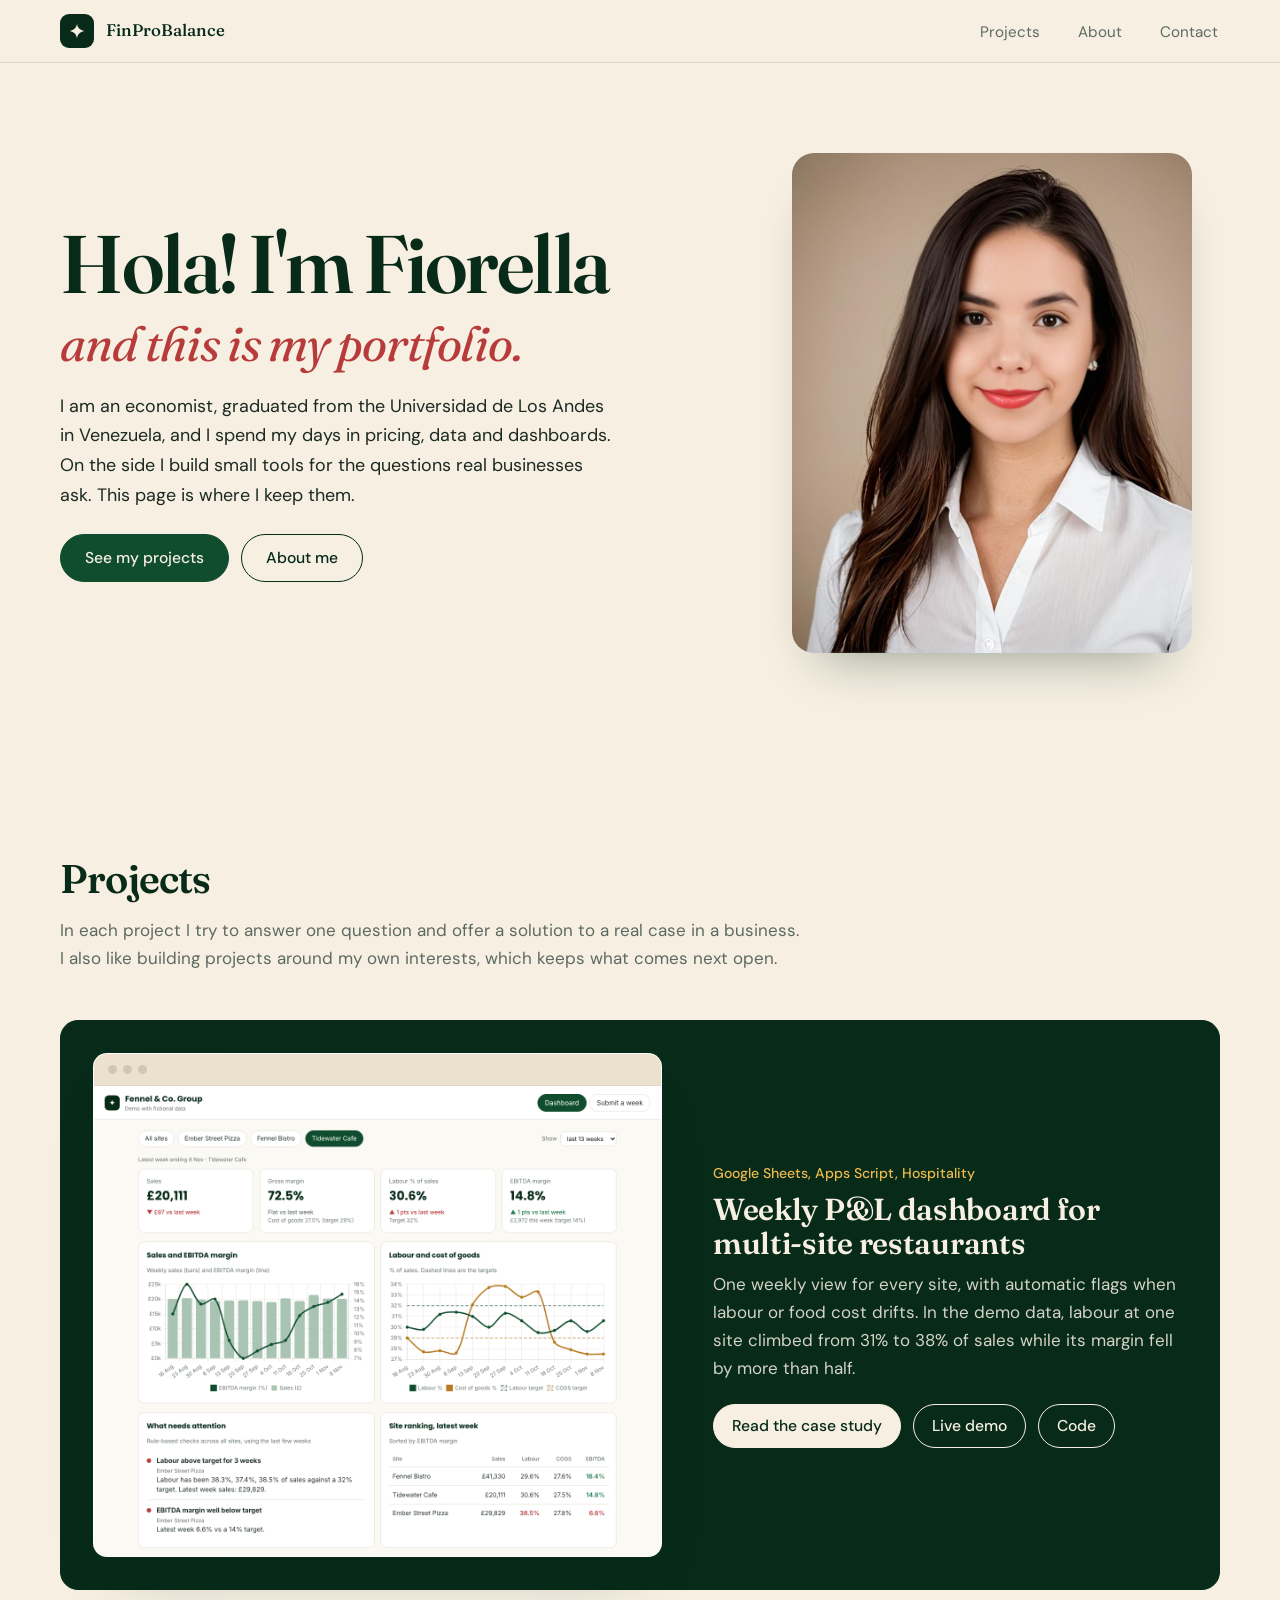
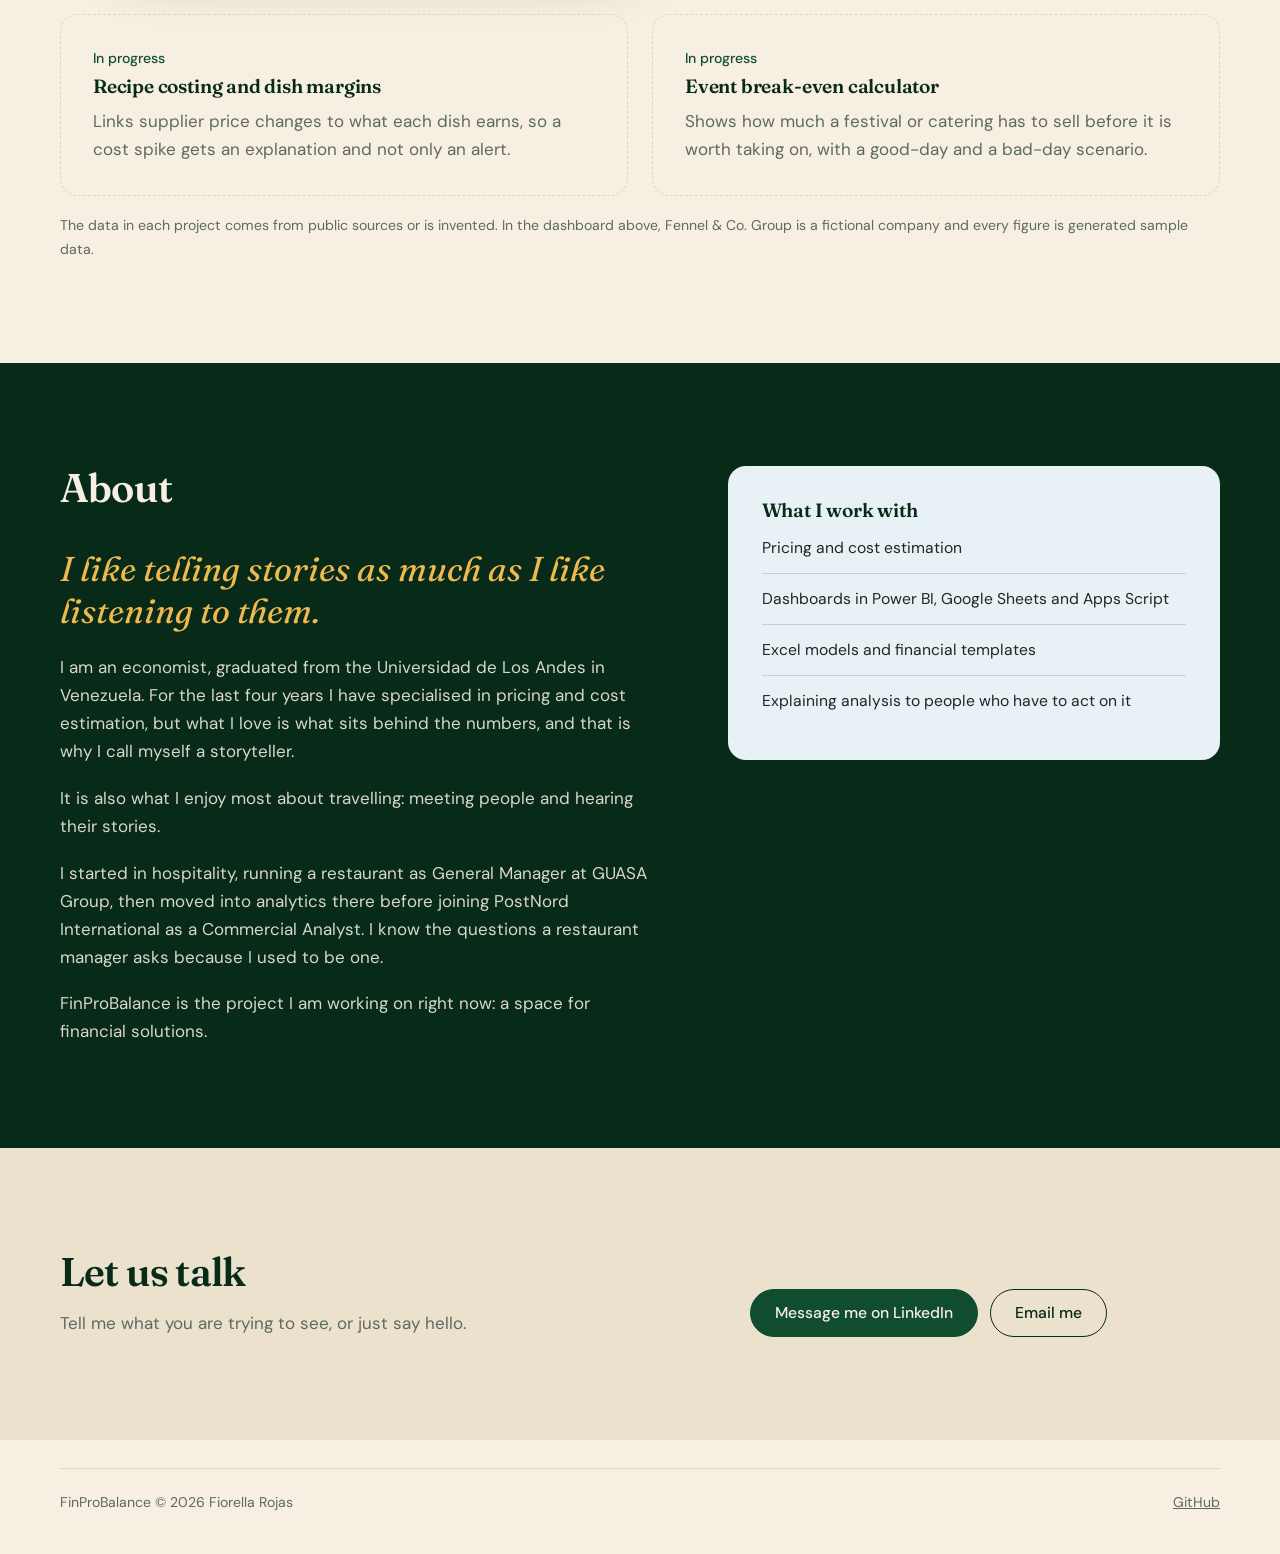
==== commit 11c007b7: "Add files via upload" ====
--- a/index.html
+++ b/index.html
@@ -9,7 +9,7 @@
   <meta property="og:description" content="Dashboards and financial tools that turn weekly figures into decisions. Live demo and open code.">
   <meta property="og:type" content="website">
   <meta property="og:image" content="assets/overview.png">
-  <link rel="icon" href="data:image/svg+xml,%3Csvg xmlns='http://www.w3.org/2000/svg' viewBox='0 0 32 32'%3E%3Crect width='32' height='32' rx='8' fill='%2316273b'/%3E%3Cpath d='M16 5c.9 6.2 4.8 10.1 11 11-6.2.9-10.1 4.8-11 11-.9-6.2-4.8-10.1-11-11 6.2-.9 10.1-4.8 11-11z' fill='%23f4f2ed'/%3E%3C/svg%3E">
+  <link rel="icon" href="data:image/svg+xml,%3Csvg xmlns='http://www.w3.org/2000/svg' viewBox='0 0 32 32'%3E%3Crect width='32' height='32' rx='8' fill='%23072a19'/%3E%3Cpath d='M16 5c.9 6.2 4.8 10.1 11 11-6.2.9-10.1 4.8-11 11-.9-6.2-4.8-10.1-11-11 6.2-.9 10.1-4.8 11-11z' fill='%23f6efe2'/%3E%3C/svg%3E">
   <link rel="preconnect" href="https://fonts.googleapis.com">
   <link rel="preconnect" href="https://fonts.gstatic.com" crossorigin>
   <link href="https://fonts.googleapis.com/css2?family=DM+Sans:wght@400;500&family=Fraunces:ital,opsz,wght@0,9..144,500;0,9..144,600;1,9..144,400&display=swap" rel="stylesheet">
@@ -57,7 +57,7 @@
       <div class="wrap">
         <div class="section-head">
           <h2 id="projects-title">Projects</h2>
-          <p>Each one starts from a question a real business asks and ends with something a manager can open and use. The companies are fictional, so I can show the work in full.</p>
+          <p>In each project I try to answer one question and offer a solution to a real case in a business. I also like building projects around my own interests, which keeps what comes next open.</p>
         </div>
 
         <div class="projects">
@@ -94,7 +94,7 @@
             <p>Shows how much a festival or catering has to sell before it is worth taking on, with a good-day and a bad-day scenario.</p>
           </article>
         </div>
-        <p class="fine-dark">Fennel &amp; Co. Group is a fictional company. Every figure is generated sample data.</p>
+        <p class="fine-dark">The data in each project comes from public sources or is invented. In the dashboard above, Fennel &amp; Co. Group is a fictional company and every figure is generated sample data.</p>
       </div>
     </section>
 
--- a/styles.css
+++ b/styles.css
@@ -1,17 +1,17 @@
-/* Portfolio of Fiorella Rojas. Dusk blue, stone and golden hour, Fraunces + DM Sans. */
+/* Portfolio of Fiorella Rojas. Forest green, oat and golden hour, Fraunces + DM Sans. */
 
 :root {
-  --forest: #1f3a57;
-  --forest-deep: #16273b;
-  --cream: #f4f2ed;
-  --sand: #e6e2d9;
-  --mist: #e3ebf3;
-  --ink: #1b2735;
-  --muted: #5b6673;
-  --rule: #d9d6cd;
-  --rule-on-dark: rgba(244, 242, 237, 0.22);
+  --forest: #0f4d2e;
+  --forest-deep: #072a19;
+  --cream: #f6efe2;
+  --sand: #ece1cc;
+  --mist: #e8f1f6;
+  --ink: #1c2a22;
+  --muted: #5d6a62;
+  --rule: #ddd6c8;
+  --rule-on-dark: rgba(246, 239, 226, 0.22);
   --flag: #b83b3b;
-  --sky: #2f6690;
+  --sky: #b83b3b;
   --gold: #f0b94d;
   --measure: 62ch;
   --gutter: clamp(20px, 5vw, 56px);
@@ -60,7 +60,7 @@
 /* ------------------------------------------------------------- nav -- */
 .nav {
   position: sticky; top: 0; z-index: 20;
-  background: rgba(244, 242, 237, 0.92);
+  background: rgba(246, 239, 226, 0.92);
   backdrop-filter: blur(10px);
   border-bottom: 1px solid var(--rule);
 }
@@ -93,7 +93,7 @@
 /* ----------------------------------------------------- browser frame -- */
 .frame {
   background: #fff; border: 1px solid var(--rule); border-radius: 14px; overflow: hidden;
-  box-shadow: 0 34px 60px -34px rgba(22, 39, 59, 0.45);
+  box-shadow: 0 34px 60px -34px rgba(7, 42, 25, 0.45);
 }
 .frame-bar { display: flex; gap: 6px; padding: 11px 14px; background: var(--sand); border-bottom: 1px solid var(--rule); }
 .frame-bar i { width: 9px; height: 9px; border-radius: 50%; background: #cfc8b8; display: block; }
@@ -110,7 +110,7 @@
   width: min(300px, 78%);
   background: var(--cream); border: 1px solid var(--rule); border-left: 5px solid var(--flag);
   border-radius: 10px; padding: 14px 16px;
-  box-shadow: 0 22px 40px -22px rgba(22, 39, 59, 0.5);
+  box-shadow: 0 22px 40px -22px rgba(7, 42, 25, 0.5);
   font-size: 0.9rem; line-height: 1.45;
   animation: flag-in .7s .5s cubic-bezier(.2, .7, .2, 1) both;
 }
@@ -122,12 +122,12 @@
 .band h2, .band h3 { color: var(--cream); }
 .band-grid { display: grid; grid-template-columns: minmax(0, 5fr) minmax(0, 6fr); gap: clamp(32px, 5vw, 72px); align-items: start; }
 .band-text > * + * { margin-top: 24px; }
-.band-text p { color: rgba(244, 242, 237, 0.86); max-width: 52ch; }
+.band-text p { color: rgba(246, 239, 226, 0.86); max-width: 52ch; }
 .stat { font-family: 'Fraunces', Georgia, serif; font-weight: 600; font-size: clamp(2.6rem, 6.4vw, 4.6rem); line-height: 1; letter-spacing: -0.04em; color: var(--cream); white-space: nowrap; }
 .stat-note { border-top: 1px solid var(--rule-on-dark); padding-top: 14px; margin-top: 18px; font-size: 0.95rem; }
 .band-shots .frame { border-color: transparent; }
 .band .btn { padding: 14px 20px; }
-.fine { font-size: 0.88rem; color: rgba(244, 242, 237, 0.7); }
+.fine { font-size: 0.88rem; color: rgba(246, 239, 226, 0.7); }
 
 /* -------------------------------------------------------- project cards -- */
 .projects { display: grid; grid-template-columns: repeat(2, minmax(0, 1fr)); gap: 24px; }
@@ -137,7 +137,7 @@
 .card .tags { font-size: 0.88rem; color: var(--forest); font-weight: 500; margin: 0; }
 .card-lead { grid-column: 1 / -1; display: grid; grid-template-columns: minmax(0, 6fr) minmax(0, 5fr); gap: clamp(24px, 4vw, 56px); align-items: center; background: var(--forest-deep); border-color: var(--forest-deep); }
 .card-lead h3 { color: var(--cream); font-size: clamp(1.4rem, 2.6vw, 1.9rem); }
-.card-lead p { color: rgba(244, 242, 237, 0.86); }
+.card-lead p { color: rgba(246, 239, 226, 0.86); }
 .card-lead .tags { color: var(--gold); }
 .card-lead .actions { margin-top: 22px; }
 .card-lead .btn { background: var(--cream); color: var(--forest-deep); border-color: var(--cream); padding: 13px 18px; }
@@ -165,7 +165,7 @@
 .about-aside { background: var(--mist); border-radius: 18px; padding: clamp(22px, 3vw, 34px); }
 .about-aside h3 { margin-bottom: 14px; }
 .about-aside ul { list-style: none; margin: 0; padding: 0; }
-.about-aside li { padding: 12px 0; border-top: 1px solid rgba(31, 58, 87, 0.18); font-size: 0.98rem; }
+.about-aside li { padding: 12px 0; border-top: 1px solid rgba(15, 77, 46, 0.18); font-size: 0.98rem; }
 .about-aside li:first-child { border-top: 0; padding-top: 0; }
 
 .contact { background: var(--sand); }
@@ -196,7 +196,7 @@
 .pair figcaption { font-size: 0.9rem; color: var(--muted); margin-top: 10px; }
 .pair figure { margin: 0; }
 .phone-shot { margin: 28px 0 0; max-width: 230px; }
-.phone-shot img { border-radius: 18px; border: 1px solid var(--rule); box-shadow: 0 24px 44px -26px rgba(22, 39, 59, 0.5); }
+.phone-shot img { border-radius: 18px; border: 1px solid var(--rule); box-shadow: 0 24px 44px -26px rgba(7, 42, 25, 0.5); }
 .phone-shot figcaption { font-size: 0.9rem; color: var(--muted); margin-top: 10px; }
 .chips { display: flex; flex-wrap: wrap; gap: 8px; list-style: none; padding: 0 !important; margin: 0; }
 .chips li { background: var(--mist); color: var(--forest-deep); padding: 7px 14px; border-radius: 999px; font-size: 0.92rem; margin: 0 !important; }
@@ -232,11 +232,11 @@
 .hero-grid { grid-template-columns: minmax(0, 7fr) minmax(0, 5fr); }
 .hero-text .lede { max-width: 46ch; }
 .hero-photo { margin: 0; justify-self: center; width: min(100%, 400px); }
-.hero-photo img { width: 100%; aspect-ratio: 4 / 5; object-fit: cover; object-position: center top; border-radius: 22px; box-shadow: 0 30px 50px -30px rgba(22, 39, 59, 0.45); }
+.hero-photo img { width: 100%; aspect-ratio: 4 / 5; object-fit: cover; object-position: center top; border-radius: 22px; box-shadow: 0 30px 50px -30px rgba(7, 42, 25, 0.45); }
 .btn { border-radius: 999px; }
 .about-band { background: var(--forest-deep); color: var(--cream); }
 .about-band h2 { color: var(--cream); }
-.about-band .prose p { color: rgba(244, 242, 237, 0.88); }
+.about-band .prose p { color: rgba(246, 239, 226, 0.88); }
 .about-band .prose .quote { font-family: 'Fraunces', Georgia, serif; font-style: italic; font-weight: 400; font-size: clamp(1.6rem, 3vw, 2.15rem); line-height: 1.22; color: var(--gold); max-width: 22ch; margin-bottom: 0.6em; }
 @media (max-width: 860px) { .hero-photo { width: min(100%, 360px); justify-self: start; } }
 .about-band .about-aside { color: var(--ink); }
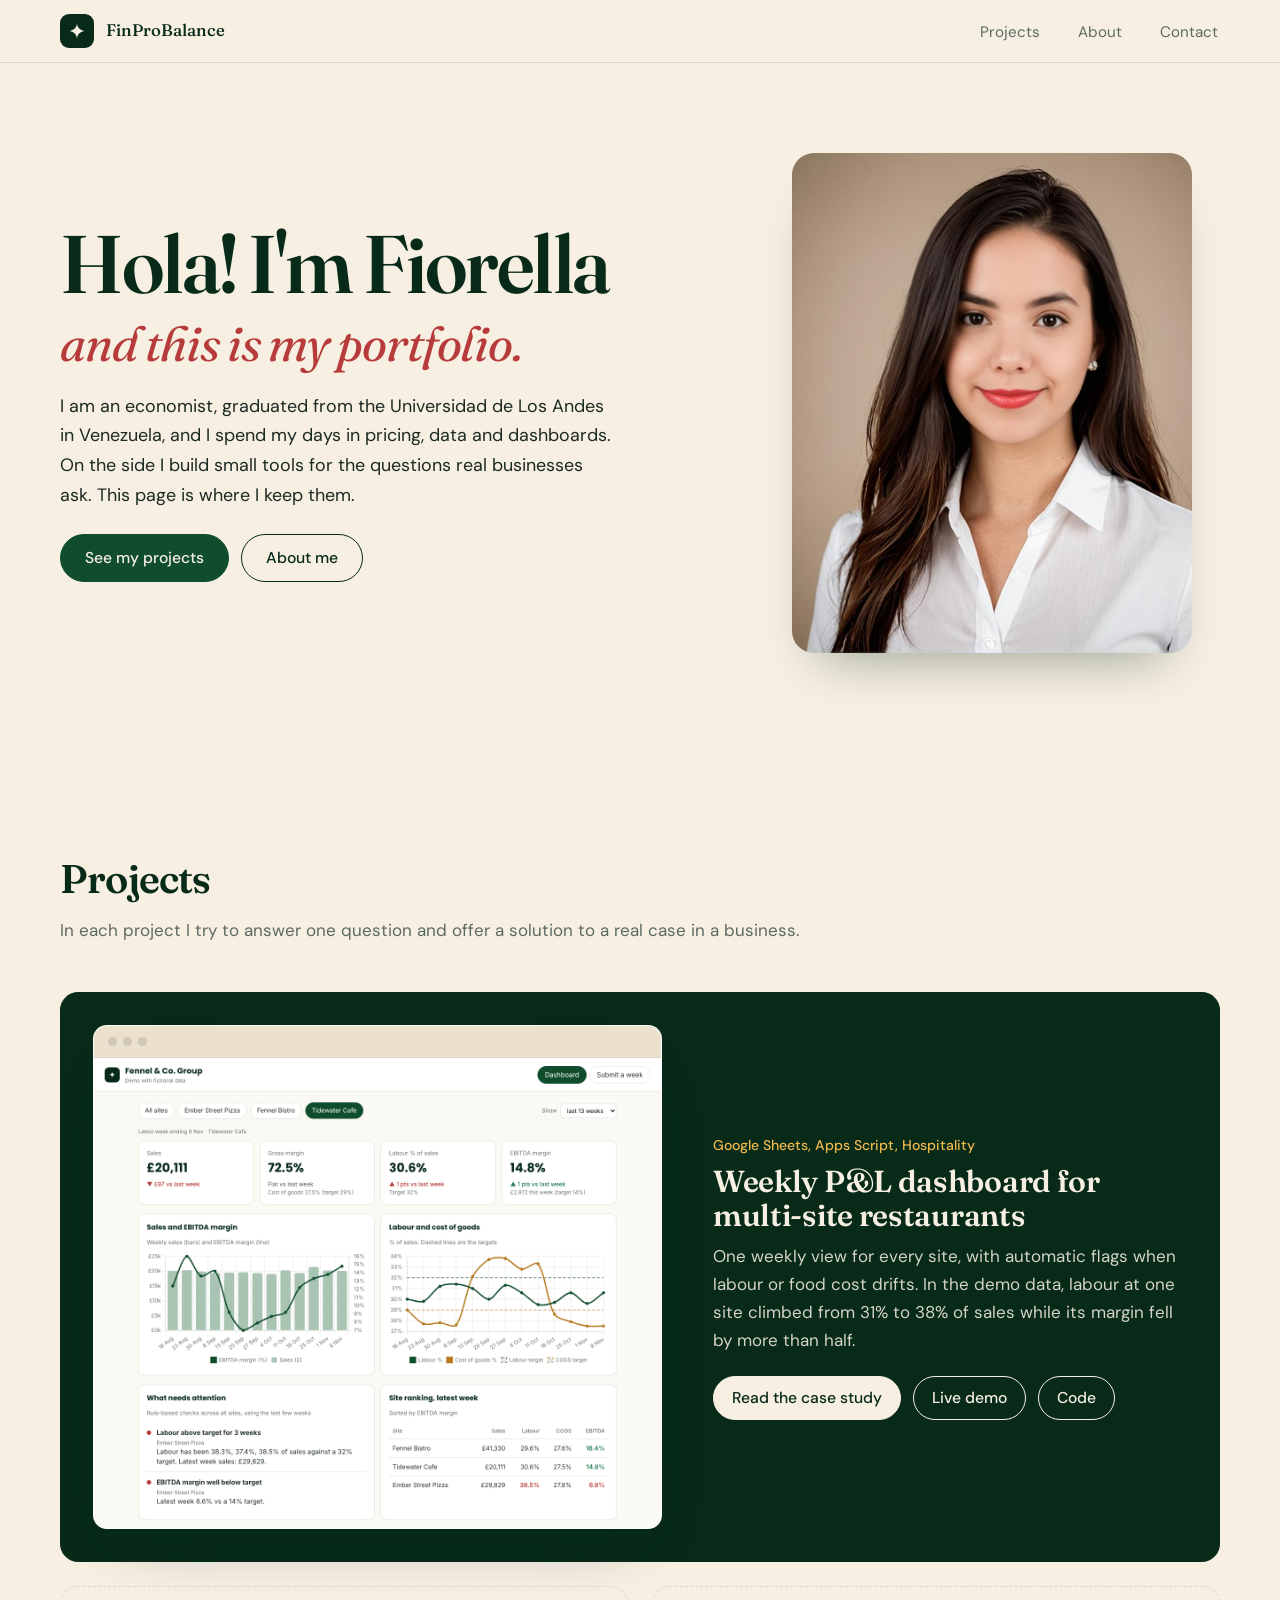
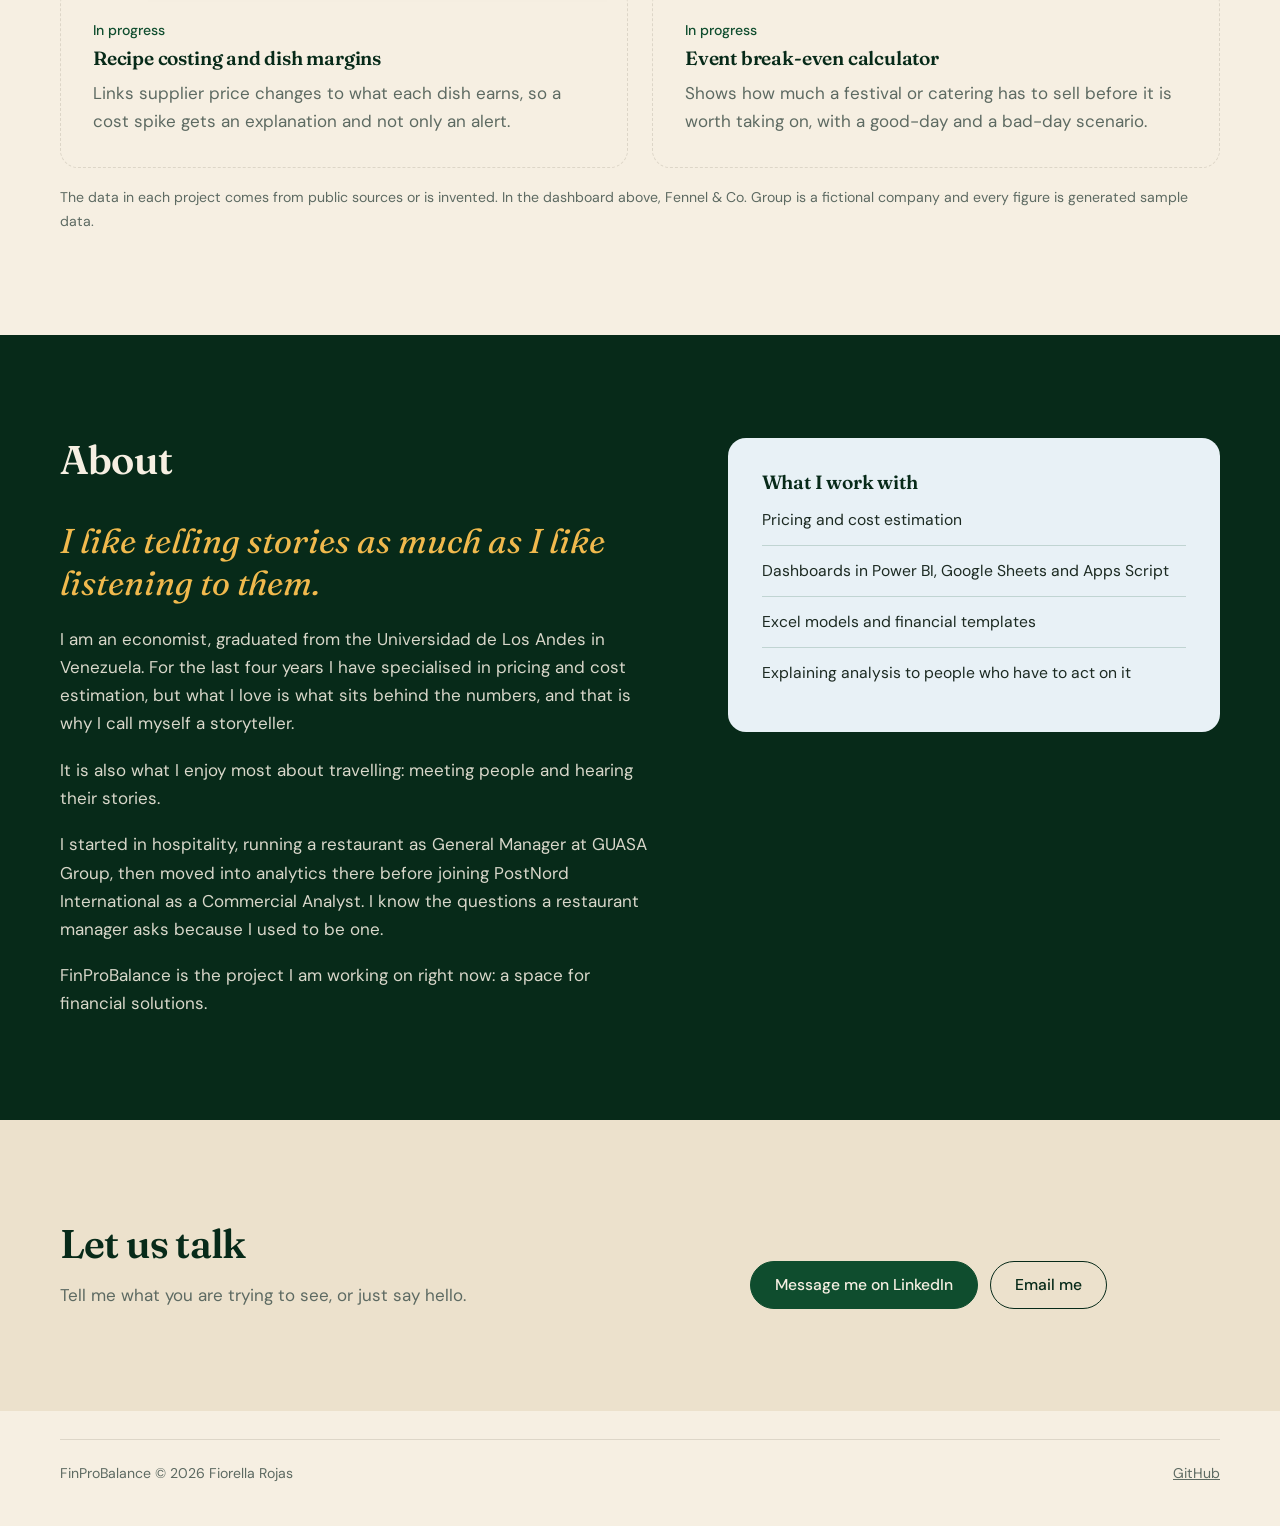
==== commit 697f9a8a: "Update index.html" ====
--- a/index.html
+++ b/index.html
@@ -57,7 +57,7 @@
       <div class="wrap">
         <div class="section-head">
           <h2 id="projects-title">Projects</h2>
-          <p>In each project I try to answer one question and offer a solution to a real case in a business. I also like building projects around my own interests, which keeps what comes next open.</p>
+          <p>In each project I try to answer one question and offer a solution to a real case in a business.</p>
         </div>
 
         <div class="projects">
